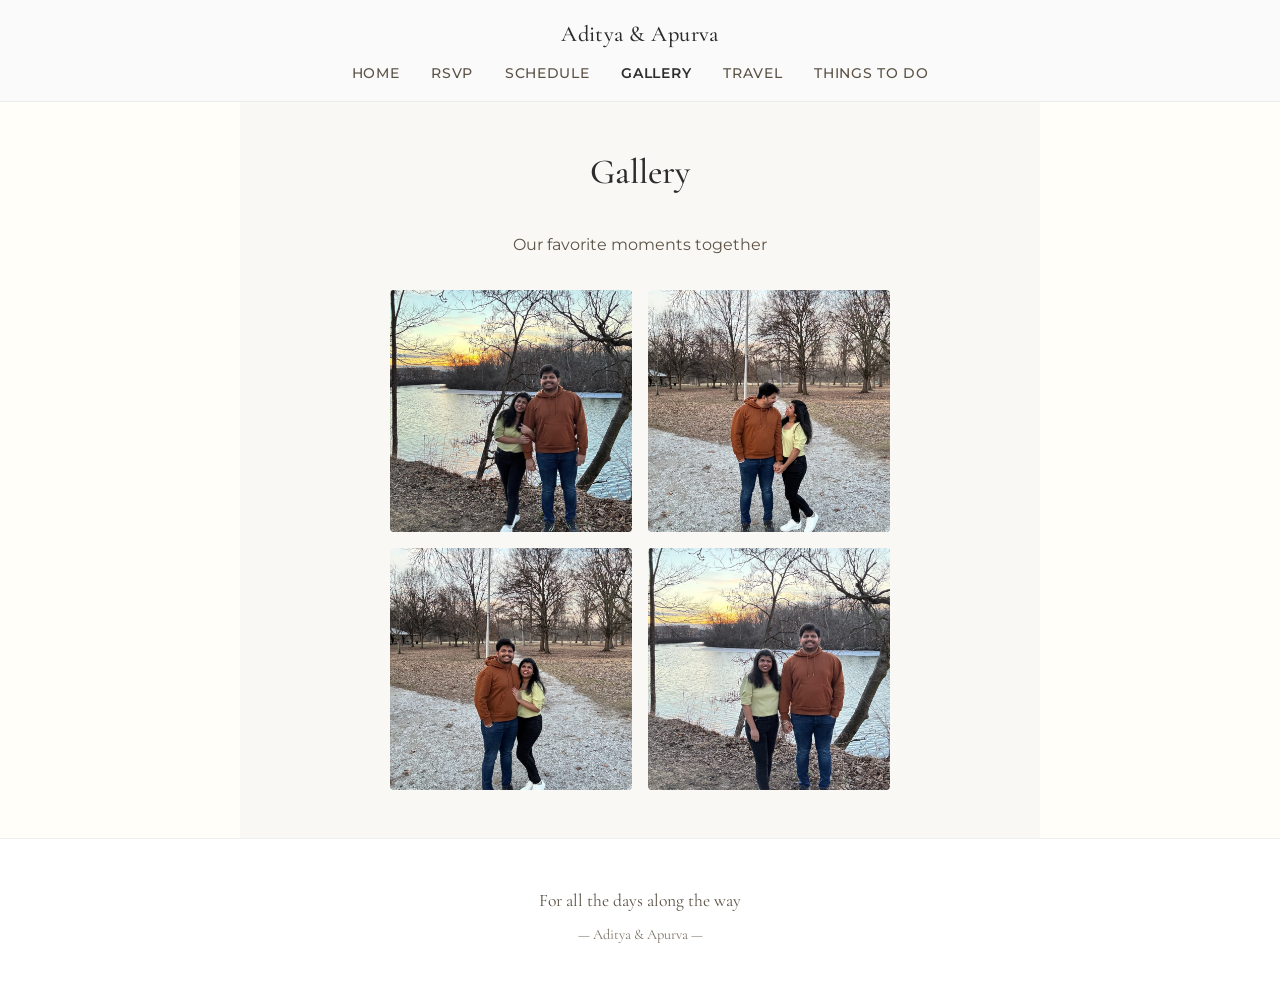
==== gallery.html @ 289f7b95 "Zola update Updated website to match zola website" ====
<!doctype html>
<html lang="en">
  <head>
    <meta charset="UTF-8" />
    <meta name="viewport" content="width=device-width, initial-scale=1.0" />
    <title>Gallery | Aditya & Apurva</title>
    <link rel="preconnect" href="https://fonts.googleapis.com" />
    <link rel="preconnect" href="https://fonts.gstatic.com" crossorigin />
    <link
      href="https://fonts.googleapis.com/css2?family=Cormorant+Garamond:ital,wght@0,400;0,500;0,600;1,400&family=Montserrat:wght@300;400;500&display=swap"
      rel="stylesheet"
    />
    <link rel="stylesheet" href="styles.css" />
  </head>
  <body>
    <nav class="nav">
      <a href="index.html" class="nav-logo">Aditya & Apurva</a>
      <ul class="nav-links">
        <li><a href="index.html">Home</a></li>
        <li><a href="rsvp.html">RSVP</a></li>
        <li><a href="schedule.html">Schedule</a></li>
        <li><a href="gallery.html" class="nav-current">Gallery</a></li>
        <li><a href="travel.html">Travel</a></li>
        <li><a href="things-to-do.html">Things To Do</a></li>
      </ul>
      <button class="nav-toggle" aria-label="Menu">
        <span></span>
        <span></span>
        <span></span>
      </button>
    </nav>

    <main class="page-content">
      <section class="section gallery-section">
        <h1 class="section-title">Gallery</h1>
        <div class="gallery-placeholder">
          <p>Our favorite moments together</p>
          <div class="gallery-grid">
            <div class="gallery-item">
              <img src="image 1.jpeg" alt="Aditya & Apurva" />
            </div>
            <div class="gallery-item">
              <img src="image 2.jpeg" alt="Aditya & Apurva" />
            </div>
            <div class="gallery-item">
              <img src="image 3.jpeg" alt="Aditya & Apurva" />
            </div>
            <div class="gallery-item">
              <img src="image 4.jpeg" alt="Aditya & Apurva" />
            </div>
          </div>
        </div>
      </section>
    </main>

    <footer class="footer">
      <p>For all the days along the way</p>
      <p class="footer-note">— Aditya & Apurva —</p>
    </footer>

    <script src="script.js"></script>
  </body>
</html>
---- styles.css ----
/* Zola-style Wedding Website - Aditya & Apurva */
:root {
  --color-cream: #faf8f5;
  --color-ivory: #fffef9;
  --color-sage: #8b9a8b;
  --color-rose: #c4a4a4;
  --color-charcoal: #2c2c2c;
  --color-soft-brown: #5c5346;
  --font-display: "Cormorant Garamond", Georgia, serif;
  --font-body: "Montserrat", -apple-system, sans-serif;
}

* {
  margin: 0;
  padding: 0;
  box-sizing: border-box;
}

html {
  scroll-behavior: smooth;
}

body {
  font-family: var(--font-body);
  font-weight: 400;
  color: var(--color-charcoal);
  background: var(--color-ivory);
  line-height: 1.6;
  overflow-x: hidden;
}

/* Navigation - centered two-line layout */
.nav {
  position: fixed;
  top: 0;
  left: 0;
  right: 0;
  z-index: 100;
  display: flex;
  flex-direction: column;
  align-items: center;
  justify-content: center;
  padding: 1rem 2rem;
  background: rgba(250, 250, 250, 0.98);
  backdrop-filter: blur(10px);
  border-bottom: 1px solid rgba(0, 0, 0, 0.06);
}

.nav-logo {
  font-family: var(--font-display);
  font-size: 1.4rem;
  font-weight: 500;
  color: var(--color-charcoal);
  text-decoration: none;
  letter-spacing: 0.02em;
  margin-bottom: 0.5rem;
  white-space: nowrap;
}

.nav-links {
  display: flex;
  list-style: none;
  gap: clamp(1rem, 3vw, 2rem);
  flex-wrap: wrap;
  justify-content: center;
  align-items: center;
}

.nav-links a {
  font-size: 0.85rem;
  font-weight: 500;
  letter-spacing: 0.05em;
  text-transform: uppercase;
  color: var(--color-soft-brown);
  text-decoration: none;
  transition: color 0.2s;
}

.nav-links a:hover {
  color: var(--color-charcoal);
}

.nav-links a.nav-current {
  color: var(--color-charcoal);
  font-weight: 600;
}

.nav-toggle {
  display: none;
  flex-direction: column;
  gap: 6px;
  background: none;
  border: none;
  cursor: pointer;
  padding: 4px;
}

.nav-toggle span {
  width: 24px;
  height: 2px;
  background: var(--color-charcoal);
}

/* Hero Section - Zola style */
.hero {
  min-height: 100vh;
  min-height: 100dvh;
  display: flex;
  flex-direction: column;
  align-items: stretch;
  justify-content: flex-start;
  position: relative;
  padding-top: 90px;
  padding-bottom: 2rem;
  padding-left: 1.5rem;
  padding-right: 1.5rem;
  text-align: center;
  overflow-x: hidden;
}

/* Image marquee - in flow, no overlap */
.hero-marquee {
  flex-shrink: 0;
  width: 100%;
  height: 500px;
  overflow: hidden;
  z-index: 0;
  margin-bottom: 2rem;
}

.hero-marquee-track {
  display: flex;
  gap: 0;
  animation: marquee 25s linear infinite;
  width: max-content;
  height: 100%;
}

.hero-marquee-track img {
  flex-shrink: 0;
  width: 420px;
  height: 500px;
  object-fit: cover;
  display: block;
}

@keyframes marquee {
  0% {
    transform: translateX(0);
  }
  100% {
    transform: translateX(-50%);
  }
}

@media (max-width: 768px) {
  .hero-marquee {
    height: 210px;
    margin-bottom: 1.5rem;
  }
  .hero-marquee-track img {
    width: 300px;
    height: 210px;
  }
}

.hero-bg {
  position: absolute;
  inset: 0;
  background: #fff;
  pointer-events: none;
  z-index: -1;
}

/* Content area - below marquee, never overlaps */
.hero-main {
  display: flex;
  flex-direction: column;
  align-items: center;
  justify-content: center;
  flex: 1;
  min-height: 0;
  position: relative;
  z-index: 1;
  /* background-image: url("bgimg.jpg");
  background-size: cover;
  background-position: center;
  background-repeat: no-repeat; */
}

.hero-top-right-img {
  position: absolute;
  top: 0;
  right: 0;
  height: 100%;
  width: 35%; /* Adjust how much right side it takes */
  object-fit: cover; /* Important */
}

.hero-left-img {
  position: absolute;
  top: 0;
  left: 0;
  height: 100%;
  width: 35%; /* Adjust width */
  object-fit: cover; /* Keeps aspect ratio */
}

.hero-content {
  width: 100%;
  max-width: 100%;
  flex-shrink: 0;
  padding: 0 0.5rem;
}

/* Decorative floral corners - watercolor style */
.floral-corner {
  position: absolute;
  width: 180px;
  height: 180px;
  opacity: 0.65;
  pointer-events: none;
  z-index: 1;
}

.floral-top-right {
  top: 320px;
  right: 20px;
  background: url("bgimg.jpg") no-repeat;
  background-size: contain;
}

.floral-bottom-left {
  bottom: 100px;
  left: 20px;
  width: 220px;
  height: 220px;
  background: url('data:image/svg+xml,<svg xmlns="http://www.w3.org/2000/svg" viewBox="0 0 140 140"><circle cx="45" cy="50" r="14" fill="white" opacity="0.9"/><circle cx="65" cy="45" r="12" fill="%23fdf4e3" opacity="0.85"/><circle cx="80" cy="55" r="10" fill="white" opacity="0.9"/><circle cx="55" cy="70" r="13" fill="white" opacity="0.9"/><circle cx="35" cy="65" r="9" fill="%23e8d4b8" opacity="0.75"/><circle cx="25" cy="55" r="8" fill="white" opacity="0.8"/><path d="M20 85 Q35 75 45 88 Q35 95 20 85" fill="%238b9a8b" opacity="0.6"/><path d="M50 95 Q65 85 75 98 Q65 105 50 95" fill="%238b9a8b" opacity="0.55"/><ellipse cx="35" cy="105" rx="10" ry="5" fill="%237a8a7a" opacity="0.45"/><ellipse cx="65" cy="100" rx="8" ry="4" fill="%237a8a7a" opacity="0.45"/></svg>')
    no-repeat;
  background-size: contain;
}

@media (max-width: 768px) {
  .hero {
    padding-top: 56px;
    padding-left: 1rem;
    padding-right: 1rem;
  }

  .floral-corner {
    width: 100px;
    height: 100px;
    opacity: 0.4;
  }
  .floral-top-right {
    top: 270px;
    right: -10px;
  }
  .floral-bottom-left {
    width: 120px;
    height: 120px;
    bottom: 60px;
    left: -10px;
  }
}

.hero-name-first {
  font-family: var(--font-display);
  font-size: clamp(2.5rem, 8vw, 5rem);
  font-weight: 500;
  color: #6b5344;
  letter-spacing: 0.02em;
  margin-bottom: 0.5rem;
}

.hero-and {
  font-family: var(--font-body);
  font-size: 1rem;
  font-weight: 300;
  letter-spacing: 0.2em;
  text-transform: lowercase;
  color: var(--color-soft-brown);
  margin: 0.75rem 0;
}

.hero-name-second {
  font-family: var(--font-display);
  font-size: clamp(2.5rem, 8vw, 5rem);
  font-weight: 500;
  color: #6b5344;
  letter-spacing: 0.02em;
  margin-bottom: 1.5rem;
}

.hero-hashtag {
  font-family: var(--font-body);
  font-size: 0.95rem;
  font-weight: 400;
  color: var(--color-sage);
  margin-bottom: 1rem;
}

.hero-date {
  font-family: var(--font-display);
  font-size: clamp(1.2rem, 2.5vw, 1.5rem);
  font-weight: 500;
  color: #6b5344;
  margin-bottom: 0.25rem;
}

.hero-location {
  font-family: var(--font-body);
  font-size: 0.95rem;
  color: var(--color-soft-brown);
  margin-bottom: 2rem;
}

.hero-rsvp-btn {
  display: inline-block;
  padding: 0.9rem 2.5rem;
  font-family: var(--font-body);
  font-size: 0.9rem;
  font-weight: 500;
  letter-spacing: 0.15em;
  text-transform: uppercase;
  color: white;
  background: var(--color-charcoal);
  text-decoration: none;
  border: none;
  cursor: pointer;
  transition:
    background 0.2s,
    transform 0.2s;
}

.hero-rsvp-btn:hover {
  background: var(--color-soft-brown);
  transform: translateY(-1px);
}

.hero-tagline {
  margin-top: 2rem;
  font-family: var(--font-display);
  font-size: clamp(0.85rem, 2vw, 0.95rem);
  font-style: italic;
  color: var(--color-soft-brown);
  opacity: 0.85;
  flex-shrink: 0;
}

/* Page content wrapper (for sub-pages) */
.page-content {
  padding-top: 6rem;
  min-height: calc(100vh - 200px);
  width: 100%;
  overflow-x: hidden;
}

/* Sections */
.section {
  max-width: 800px;
  width: 100%;
  margin: 0 auto;
  padding: 3rem 1.5rem;
  box-sizing: border-box;
}

.section-title {
  font-family: var(--font-display);
  font-size: 2.2rem;
  font-weight: 500;
  text-align: center;
  color: var(--color-charcoal);
  margin-bottom: 2rem;
}

/* Schedule */
.schedule-section {
  background: white;
}

.schedule-content {
  display: flex;
  flex-wrap: wrap;
  justify-content: center;
  gap: 2rem;
}

.schedule-item {
  text-align: center;
  flex: 1 1 180px;
  min-width: 0;
  max-width: 100%;
}

.schedule-item h3 {
  font-family: var(--font-display);
  font-size: 1.5rem;
  font-weight: 500;
  color: var(--color-charcoal);
  margin-bottom: 0.5rem;
}

.schedule-time {
  font-family: var(--font-body);
  font-size: 1rem;
  font-weight: 500;
  color: var(--color-sage);
  margin-bottom: 0.25rem;
}

.schedule-desc {
  font-size: 0.9rem;
  color: var(--color-soft-brown);
}

/* Gallery */
.gallery-section {
  background: var(--color-cream);
}

.gallery-placeholder p {
  text-align: center;
  color: var(--color-soft-brown);
  margin-bottom: 2rem;
}

.gallery-grid {
  display: grid;
  grid-template-columns: repeat(2, minmax(0, 1fr));
  gap: 1rem;
  max-width: 500px;
  width: 100%;
  margin: 0 auto;
}

.gallery-item {
  aspect-ratio: 1;
  min-width: 0;
  background: rgba(139, 154, 139, 0.15);
  border-radius: 4px;
  overflow: hidden;
}

.gallery-item img {
  width: 100%;
  height: 100%;
  object-fit: cover;
  display: block;
}

/* Travel & Things To Do */
.travel-section,
.things-section {
  background: white;
}

.travel-content p,
.things-content p {
  text-align: center;
  color: var(--color-soft-brown);
}

/* RSVP Section */
.rsvp-section {
  background: var(--color-cream);
}

.rsvp-subtitle {
  text-align: center;
  color: var(--color-soft-brown);
  margin-bottom: 2rem;
  font-size: 0.95rem;
}

.rsvp-form {
  max-width: 500px;
  width: 100%;
  margin: 0 auto;
}

.form-row {
  display: grid;
  grid-template-columns: repeat(2, minmax(0, 1fr));
  gap: 1.5rem;
}

.form-group {
  margin-bottom: 1.5rem;
}

.form-group label {
  display: block;
  font-size: 0.85rem;
  font-weight: 500;
  color: var(--color-charcoal);
  margin-bottom: 0.5rem;
}

.form-group input,
.form-group select,
.form-group textarea {
  width: 100%;
  max-width: 100%;
  min-width: 0;
  padding: 0.85rem 1rem;
  font-family: var(--font-body);
  font-size: 0.95rem;
  border: 1px solid #ddd;
  border-radius: 6px;
  background: white;
  transition: border-color 0.2s;
  box-sizing: border-box;
}

.form-group input:focus,
.form-group select:focus,
.form-group textarea:focus {
  outline: none;
  border-color: var(--color-sage);
}

.form-group textarea {
  resize: vertical;
  min-height: 80px;
}

.rsvp-button {
  width: 100%;
  padding: 1rem 2rem;
  font-family: var(--font-body);
  font-size: 1rem;
  font-weight: 500;
  color: white;
  background: var(--color-charcoal);
  border: none;
  border-radius: 6px;
  cursor: pointer;
  transition:
    background 0.2s,
    transform 0.2s;
}

.rsvp-button:hover {
  background: var(--color-soft-brown);
  transform: translateY(-1px);
}

.rsvp-success {
  text-align: center;
  padding: 3rem 2rem;
  max-width: 400px;
  margin: 0 auto;
}

.rsvp-success.hidden {
  display: none !important;
}

.success-icon {
  width: 70px;
  height: 70px;
  margin: 0 auto 1.5rem;
  background: var(--color-sage);
  color: white;
  border-radius: 50%;
  display: flex;
  align-items: center;
  justify-content: center;
  font-size: 2rem;
  font-weight: bold;
}

.rsvp-success h3 {
  font-family: var(--font-display);
  font-size: 1.8rem;
  margin-bottom: 0.5rem;
}

.rsvp-success p {
  color: var(--color-soft-brown);
}

/* Footer */
.footer {
  text-align: center;
  padding: 3rem 1.5rem;
  background: white;
  border-top: 1px solid rgba(139, 154, 139, 0.15);
  width: 100%;
  box-sizing: border-box;
}

.footer p {
  font-family: var(--font-display);
  font-size: 1.1rem;
  color: var(--color-soft-brown);
}

.footer-note {
  font-size: 0.9rem !important;
  margin-top: 0.5rem;
  opacity: 0.8;
}

.hidden {
  display: none !important;
}

/* Responsive */
@media (max-width: 768px) {
  .nav {
    flex-direction: row;
    justify-content: space-between;
    align-items: center;
  }

  .nav-logo {
    margin-bottom: 0;
  }

  .nav-links {
    display: none;
    position: absolute;
    top: 100%;
    left: 0;
    right: 0;
    flex-direction: column;
    background: white;
    padding: 1rem;
    gap: 0.5rem;
    border-bottom: 1px solid rgba(139, 154, 139, 0.15);
  }

  .nav-links.open {
    display: flex;
  }

  .nav-toggle {
    display: flex;
  }
}

@media (max-width: 600px) {
  .hero {
    padding: 4.5rem 1rem 3.5rem;
  }

  .section {
    padding: 2rem 1rem;
  }

  .section-title {
    font-size: 1.75rem;
  }

  .form-row {
    grid-template-columns: 1fr;
  }

  .gallery-grid {
    grid-template-columns: 1fr;
    max-width: 100%;
  }

  .page-content {
    padding-top: 5rem;
  }

  .footer {
    padding: 2rem 1rem;
  }
}

/* Extra small screens */
@media (max-width: 400px) {
  .nav {
    padding: 0.75rem 1rem;
  }

  .nav-logo {
    font-size: 1.2rem;
  }

  .hero-name-first,
  .hero-name-second {
    font-size: 2rem;
  }

  .schedule-content {
    flex-direction: column;
  }

  .schedule-item {
    flex: 1 1 100%;
  }
}
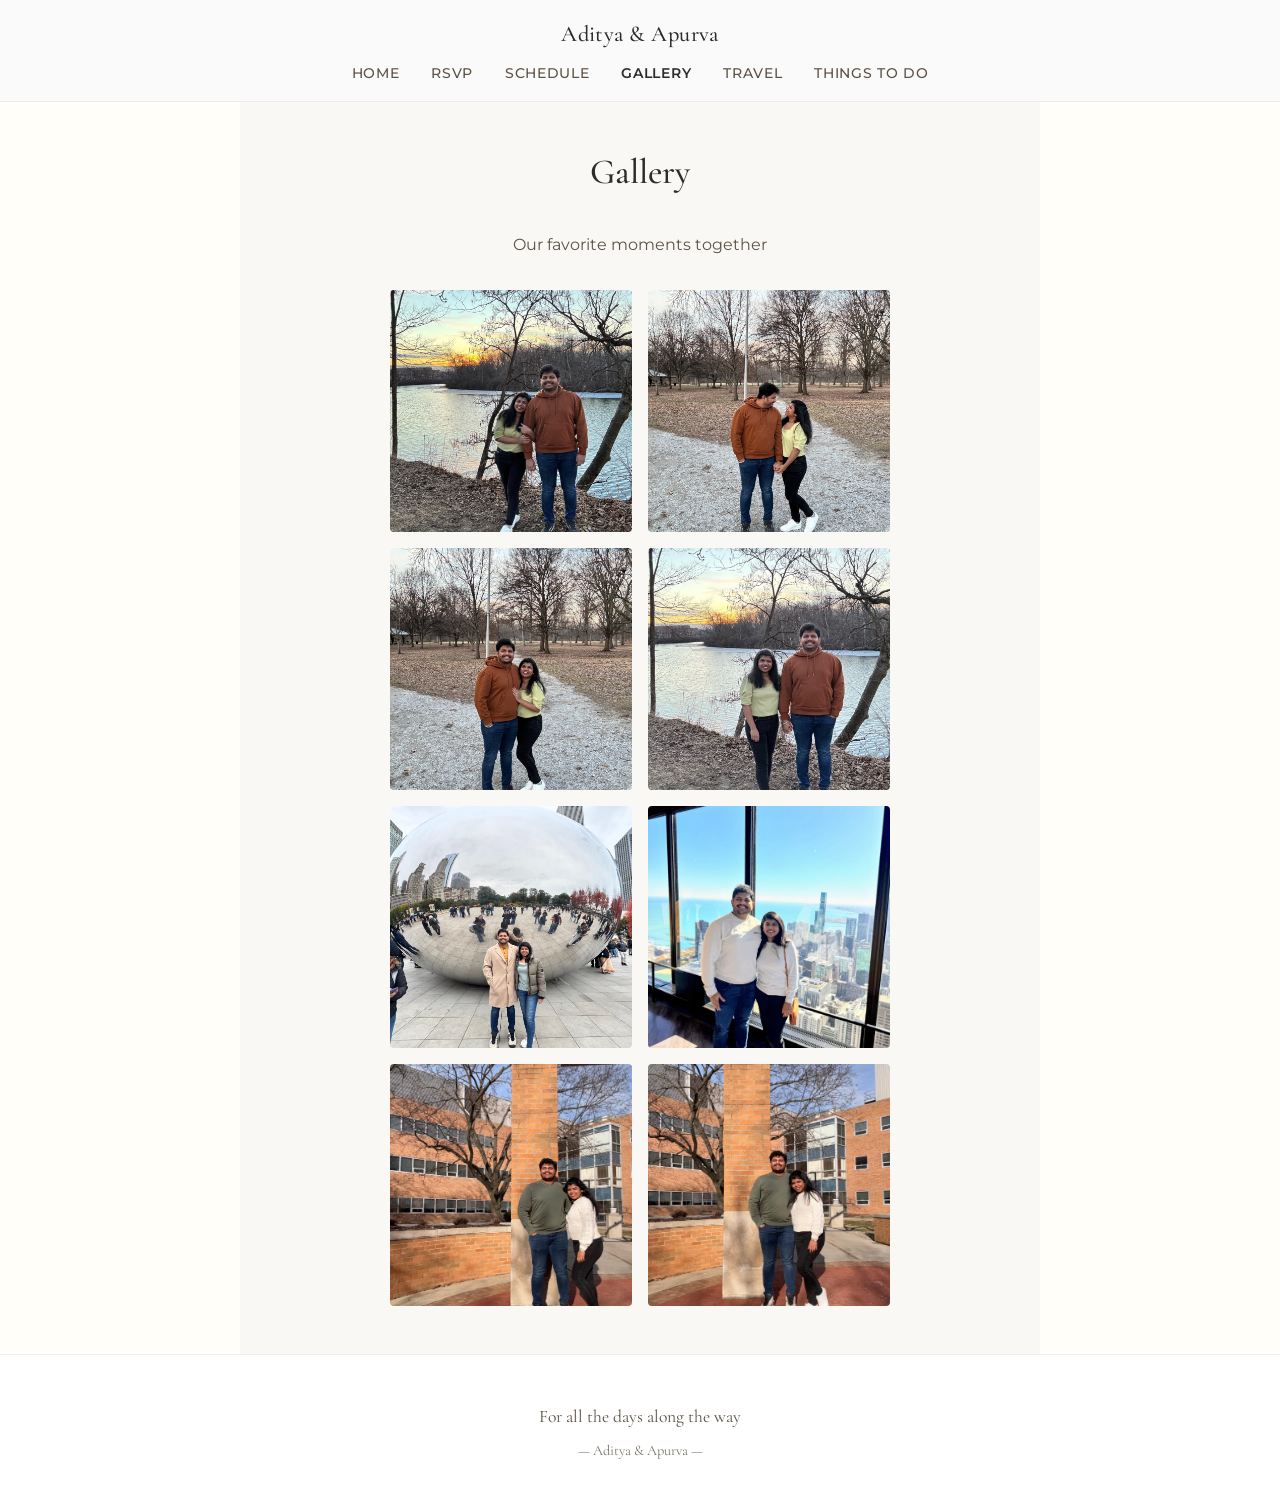
==== commit 216882a1: "marquee and gallery" ====
--- a/gallery.html
+++ b/gallery.html
@@ -37,17 +37,28 @@
           <p>Our favorite moments together</p>
           <div class="gallery-grid">
             <div class="gallery-item">
-              <img src="image 1.jpeg" alt="Aditya & Apurva" />
+              <img src="image-1.jpeg" alt="Aditya & Apurva" />
             </div>
             <div class="gallery-item">
-              <img src="image 2.jpeg" alt="Aditya & Apurva" />
+              <img src="image-2.jpeg" alt="Aditya & Apurva" />
             </div>
             <div class="gallery-item">
-              <img src="image 3.jpeg" alt="Aditya & Apurva" />
+              <img src="image-3.jpeg" alt="Aditya & Apurva" />
             </div>
             <div class="gallery-item">
-              <img src="image 4.jpeg" alt="Aditya & Apurva" />
+              <img src="image-4.jpeg" alt="Aditya & Apurva" />
             </div>
+            <div class="gallery-item">
+              <img src="image-5.jpeg" alt="Aditya & Apurva" />
+            </div>
+            <div class="gallery-item">
+              <img src="image-6.jpeg" alt="Aditya & Apurva" />
+            </div>
+            <div class="gallery-item">
+              <img src="image-7.jpeg" alt="Aditya & Apurva" />
+            </div>
+            <div class="gallery-item">
+              <img src="image-8.jpeg" alt="Aditya & Apurva" />
           </div>
         </div>
       </section>
--- a/styles.css
+++ b/styles.css
@@ -131,7 +131,7 @@
 .hero-marquee-track {
   display: flex;
   gap: 0;
-  animation: marquee 25s linear infinite;
+  animation: marquee 35s linear infinite;
   width: max-content;
   height: 100%;
 }
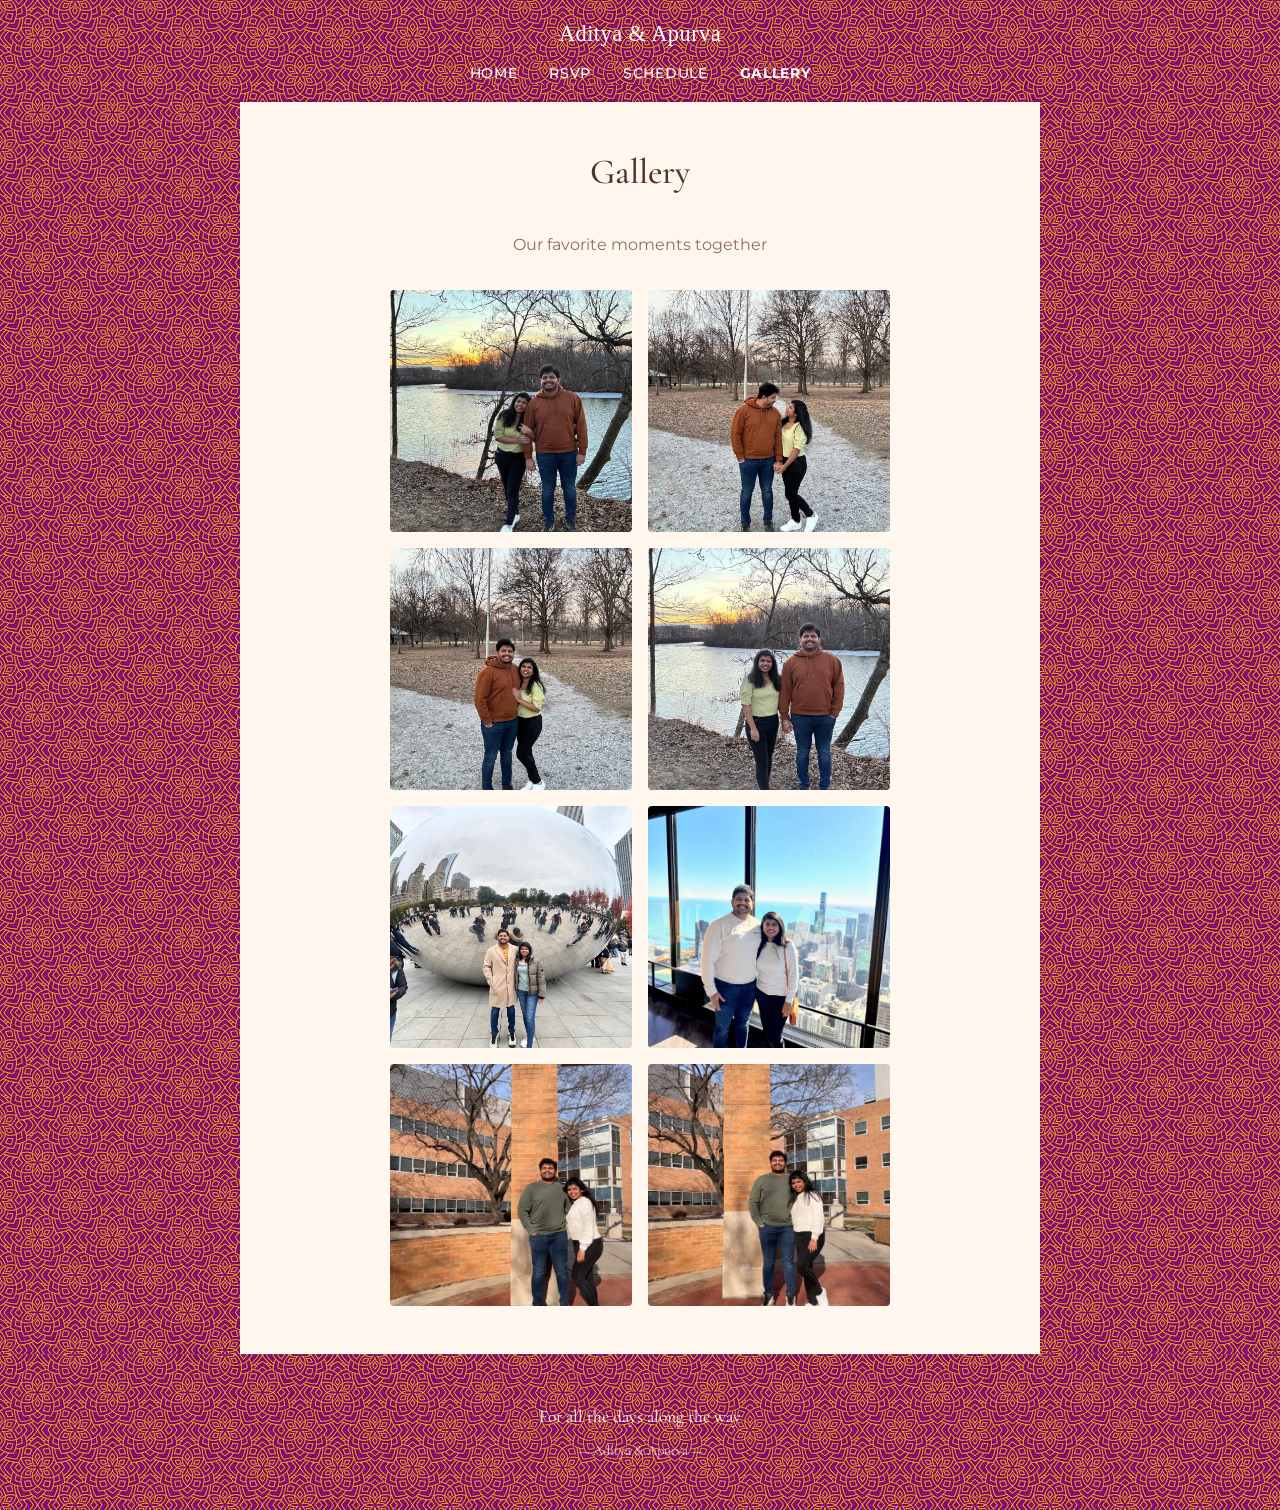
==== commit f321136d: "Comment out Travel and Things To Do links" ====
--- a/gallery.html
+++ b/gallery.html
@@ -20,8 +20,8 @@
         <li><a href="rsvp.html">RSVP</a></li>
         <li><a href="schedule.html">Schedule</a></li>
         <li><a href="gallery.html" class="nav-current">Gallery</a></li>
-        <li><a href="travel.html">Travel</a></li>
-        <li><a href="things-to-do.html">Things To Do</a></li>
+      <!--  <li><a href="travel.html">Travel</a></li>
+        <li><a href="things-to-do.html">Things To Do</a></li>-->
       </ul>
       <button class="nav-toggle" aria-label="Menu">
         <span></span>
--- a/styles.css
+++ b/styles.css
@@ -1,11 +1,15 @@
 /* Zola-style Wedding Website - Aditya & Apurva */
 :root {
-  --color-cream: #faf8f5;
-  --color-ivory: #fffef9;
-  --color-sage: #8b9a8b;
-  --color-rose: #c4a4a4;
-  --color-charcoal: #2c2c2c;
-  --color-soft-brown: #5c5346;
+  --color-cream: #fff7ed;
+  --color-ivory: #fffaf5;
+  --color-sage: #8b5e34;
+  --color-rose: #c62828;
+  --color-charcoal: #4e342e;
+  --color-soft-brown: #8d6e63;
+
+  --color-gold: #c9a227;
+  --color-maroon: #7a1c1c;
+
   --font-display: "Cormorant Garamond", Georgia, serif;
   --font-body: "Montserrat", -apple-system, sans-serif;
 }
@@ -27,6 +31,7 @@
   background: var(--color-ivory);
   line-height: 1.6;
   overflow-x: hidden;
+  background-image: url("indian-pattern.jpg");
 }
 
 /* Navigation - centered two-line layout */
@@ -41,20 +46,22 @@
   align-items: center;
   justify-content: center;
   padding: 1rem 2rem;
-  background: rgba(250, 250, 250, 0.98);
+  background-image: url("indian-pattern.jpg");
   backdrop-filter: blur(10px);
   border-bottom: 1px solid rgba(0, 0, 0, 0.06);
 }
 
 .nav-logo {
-  font-family: var(--font-display);
+  /* font-family: var(--font-display); */
   font-size: 1.4rem;
   font-weight: 500;
-  color: var(--color-charcoal);
+  color: white;
   text-decoration: none;
   letter-spacing: 0.02em;
   margin-bottom: 0.5rem;
   white-space: nowrap;
+  font-family: "Pinyon Script", cursive;
+  font-weight: 400; /* Pinyon Script typically has only one weight */
 }
 
 .nav-links {
@@ -64,6 +71,8 @@
   flex-wrap: wrap;
   justify-content: center;
   align-items: center;
+  color: white;
+  background-image: url("indian-pattern.jpg");
 }
 
 .nav-links a {
@@ -71,7 +80,7 @@
   font-weight: 500;
   letter-spacing: 0.05em;
   text-transform: uppercase;
-  color: var(--color-soft-brown);
+  color: white;
   text-decoration: none;
   transition: color 0.2s;
 }
@@ -81,8 +90,8 @@
 }
 
 .nav-links a.nav-current {
-  color: var(--color-charcoal);
-  font-weight: 600;
+  color: white;
+  font-weight: 700;
 }
 
 .nav-toggle {
@@ -100,6 +109,19 @@
   height: 2px;
   background: var(--color-charcoal);
 }
+
+/*.hero::before {
+  content: "";
+  position: absolute;
+  top: 0;
+  left: 0;
+  width: 100%;
+  height: 140px;
+  background: url("mandala-top.png") repeat-x center;
+  background-size: contain;
+  opacity: 0.25;
+  pointer-events: none;
+}*/
 
 /* Hero Section - Zola style */
 .hero {
@@ -167,7 +189,7 @@
 .hero-bg {
   position: absolute;
   inset: 0;
-  background: #fff;
+  background-image: url("indian-pattern.jpg");
   pointer-events: none;
   z-index: -1;
 }
@@ -182,10 +204,11 @@
   min-height: 0;
   position: relative;
   z-index: 1;
-  /* background-image: url("bgimg.jpg");
+  background-image:
+    linear-gradient(rgba(255, 250, 245, 0.85), rgba(255, 250, 245, 0.9)),
+    url("indian-pattern.jpg");
   background-size: cover;
   background-position: center;
-  background-repeat: no-repeat; */
 }
 
 .hero-top-right-img {
@@ -585,16 +608,17 @@
 .footer {
   text-align: center;
   padding: 3rem 1.5rem;
-  background: white;
+  background-image: url("indian-pattern.jpg");
   border-top: 1px solid rgba(139, 154, 139, 0.15);
   width: 100%;
   box-sizing: border-box;
+  color: white;
 }
 
 .footer p {
   font-family: var(--font-display);
   font-size: 1.1rem;
-  color: var(--color-soft-brown);
+  color: white;
 }
 
 .footer-note {
@@ -630,6 +654,10 @@
     padding: 1rem;
     gap: 0.5rem;
     border-bottom: 1px solid rgba(139, 154, 139, 0.15);
+
+    background-image:
+      linear-gradient(rgba(255, 250, 245, 0.336), rgba(255, 250, 245, 0.138)),
+      url("indian-pattern.jpg");
   }
 
   .nav-links.open {
@@ -669,6 +697,7 @@
 
   .footer {
     padding: 2rem 1rem;
+    background-image: url("indian-pattern.jpg");
   }
 }
 
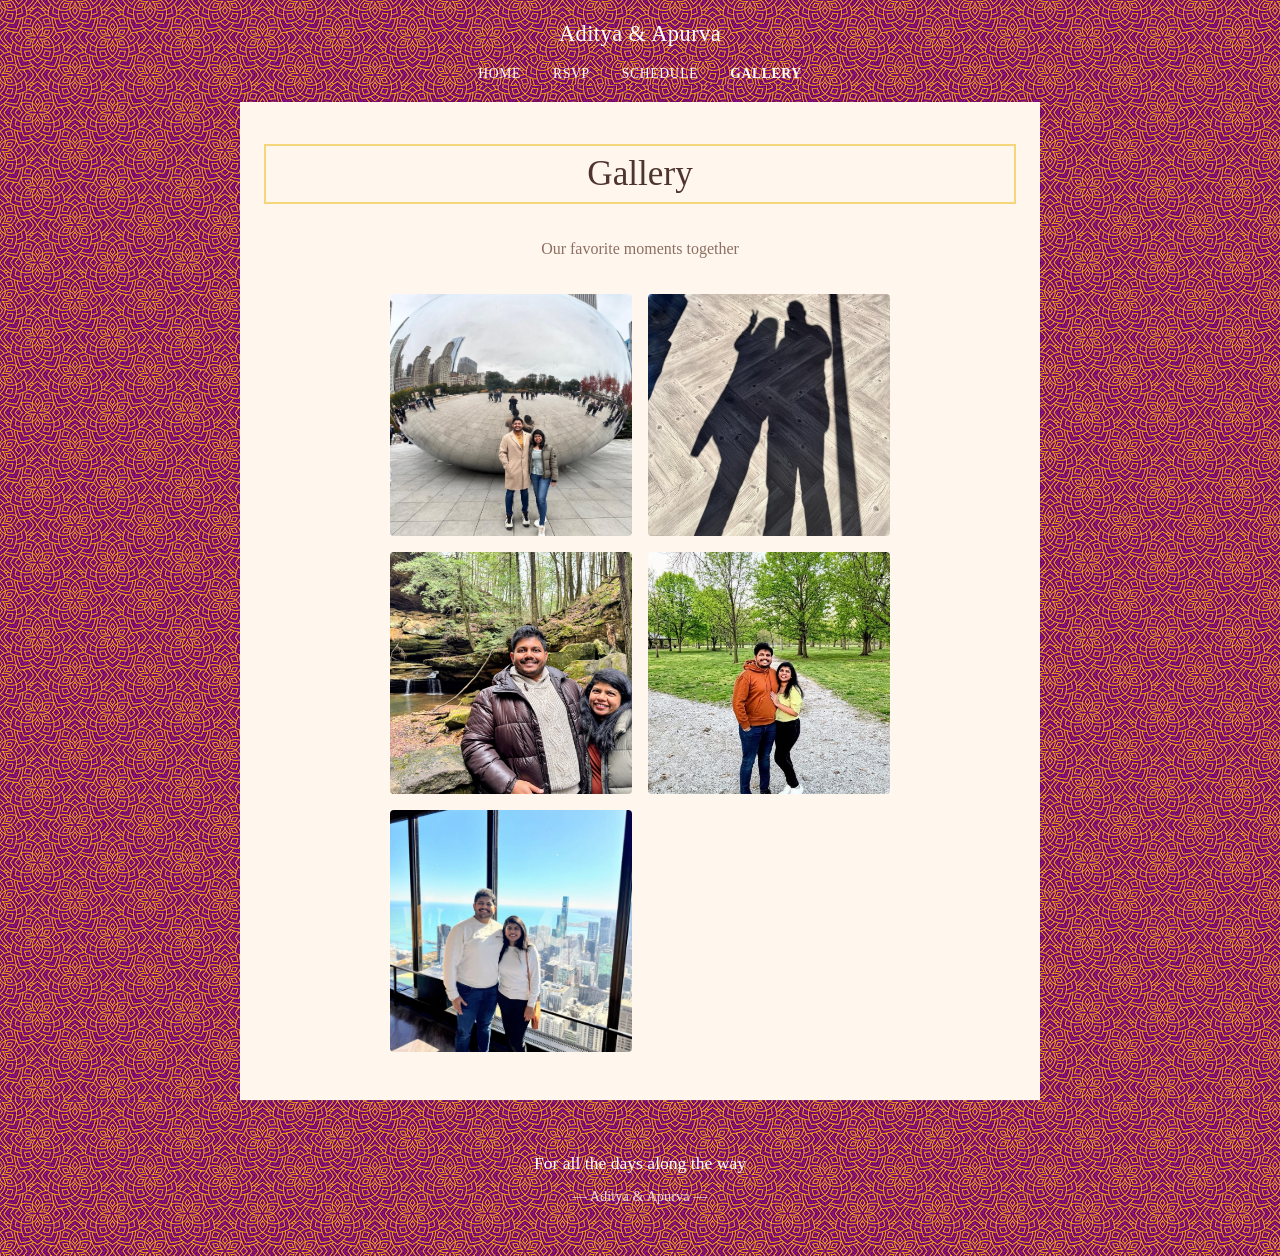
==== commit 202709d2: "new images" ====
--- a/gallery.html
+++ b/gallery.html
@@ -20,7 +20,7 @@
         <li><a href="rsvp.html">RSVP</a></li>
         <li><a href="schedule.html">Schedule</a></li>
         <li><a href="gallery.html" class="nav-current">Gallery</a></li>
-      <!--  <li><a href="travel.html">Travel</a></li>
+        <!--  <li><a href="travel.html">Travel</a></li>
         <li><a href="things-to-do.html">Things To Do</a></li>-->
       </ul>
       <button class="nav-toggle" aria-label="Menu">
@@ -51,14 +51,6 @@
             <div class="gallery-item">
               <img src="image-5.jpeg" alt="Aditya & Apurva" />
             </div>
-            <div class="gallery-item">
-              <img src="image-6.jpeg" alt="Aditya & Apurva" />
-            </div>
-            <div class="gallery-item">
-              <img src="image-7.jpeg" alt="Aditya & Apurva" />
-            </div>
-            <div class="gallery-item">
-              <img src="image-8.jpeg" alt="Aditya & Apurva" />
           </div>
         </div>
       </section>
--- a/styles.css
+++ b/styles.css
@@ -10,8 +10,8 @@
   --color-gold: #c9a227;
   --color-maroon: #7a1c1c;
 
-  --font-display: "Cormorant Garamond", Georgia, serif;
-  --font-body: "Montserrat", -apple-system, sans-serif;
+  --font-display: "Cinzel", "Playfair Display", serif;
+  --font-body: "Noto Serif Devanagari", serif;
 }
 
 * {
@@ -51,6 +51,18 @@
   border-bottom: 1px solid rgba(0, 0, 0, 0.06);
 }
 
+.garland-top {
+  position: fixed;
+  top: 0;
+  left: 0;
+  width: 100%;
+  height: 90px;
+  background: url("marigold-garland.png") repeat-x;
+  background-size: contain;
+  z-index: 200;
+  pointer-events: none;
+}
+
 .nav-logo {
   /* font-family: var(--font-display); */
   font-size: 1.4rem;
@@ -287,11 +299,19 @@
   }
 }
 
+/* .hero-name-first,
+.hero-name-second {
+  font-family: var(--font-display);
+  color: #7a1c1c;
+  text-shadow: 0 2px 6px rgba(201,162,39,0.35);
+} */
+
 .hero-name-first {
   font-family: var(--font-display);
   font-size: clamp(2.5rem, 8vw, 5rem);
   font-weight: 500;
-  color: #6b5344;
+  color: #7a1c1c;
+  text-shadow: 0 2px 6px rgba(201, 162, 39, 0.35);
   letter-spacing: 0.02em;
   margin-bottom: 0.5rem;
 }
@@ -310,7 +330,8 @@
   font-family: var(--font-display);
   font-size: clamp(2.5rem, 8vw, 5rem);
   font-weight: 500;
-  color: #6b5344;
+  color: #7a1c1c;
+  text-shadow: 0 2px 6px rgba(201, 162, 39, 0.35);
   letter-spacing: 0.02em;
   margin-bottom: 1.5rem;
 }
@@ -343,22 +364,26 @@
   padding: 0.9rem 2.5rem;
   font-family: var(--font-body);
   font-size: 0.9rem;
-  font-weight: 500;
+  /* font-weight: 500; */
   letter-spacing: 0.15em;
   text-transform: uppercase;
-  color: white;
-  background: var(--color-charcoal);
+  /* color: white; */
+  /* background: var(--color-charcoal); */
   text-decoration: none;
   border: none;
   cursor: pointer;
+  background: linear-gradient(45deg, #c9a227, #e6c65c);
+  color: #5c2b0c;
+  border-radius: 30px;
+  font-weight: 600;
   transition:
     background 0.2s,
     transform 0.2s;
 }
 
 .hero-rsvp-btn:hover {
-  background: var(--color-soft-brown);
-  transform: translateY(-1px);
+  background: linear-gradient(45deg, #e6c65c, #c9a227);
+  transform: translateY(-2px);
 }
 
 .hero-tagline {
@@ -395,11 +420,12 @@
   text-align: center;
   color: var(--color-charcoal);
   margin-bottom: 2rem;
+  border: solid, 2px, #f5d67a;
 }
 
 /* Schedule */
 .schedule-section {
-  background: white;
+  background: var(--color-cream);
 }
 
 .schedule-content {
@@ -414,6 +440,7 @@
   flex: 1 1 180px;
   min-width: 0;
   max-width: 100%;
+  border: ridge, 2px, #e3cd2b52;
 }
 
 .schedule-item h3 {
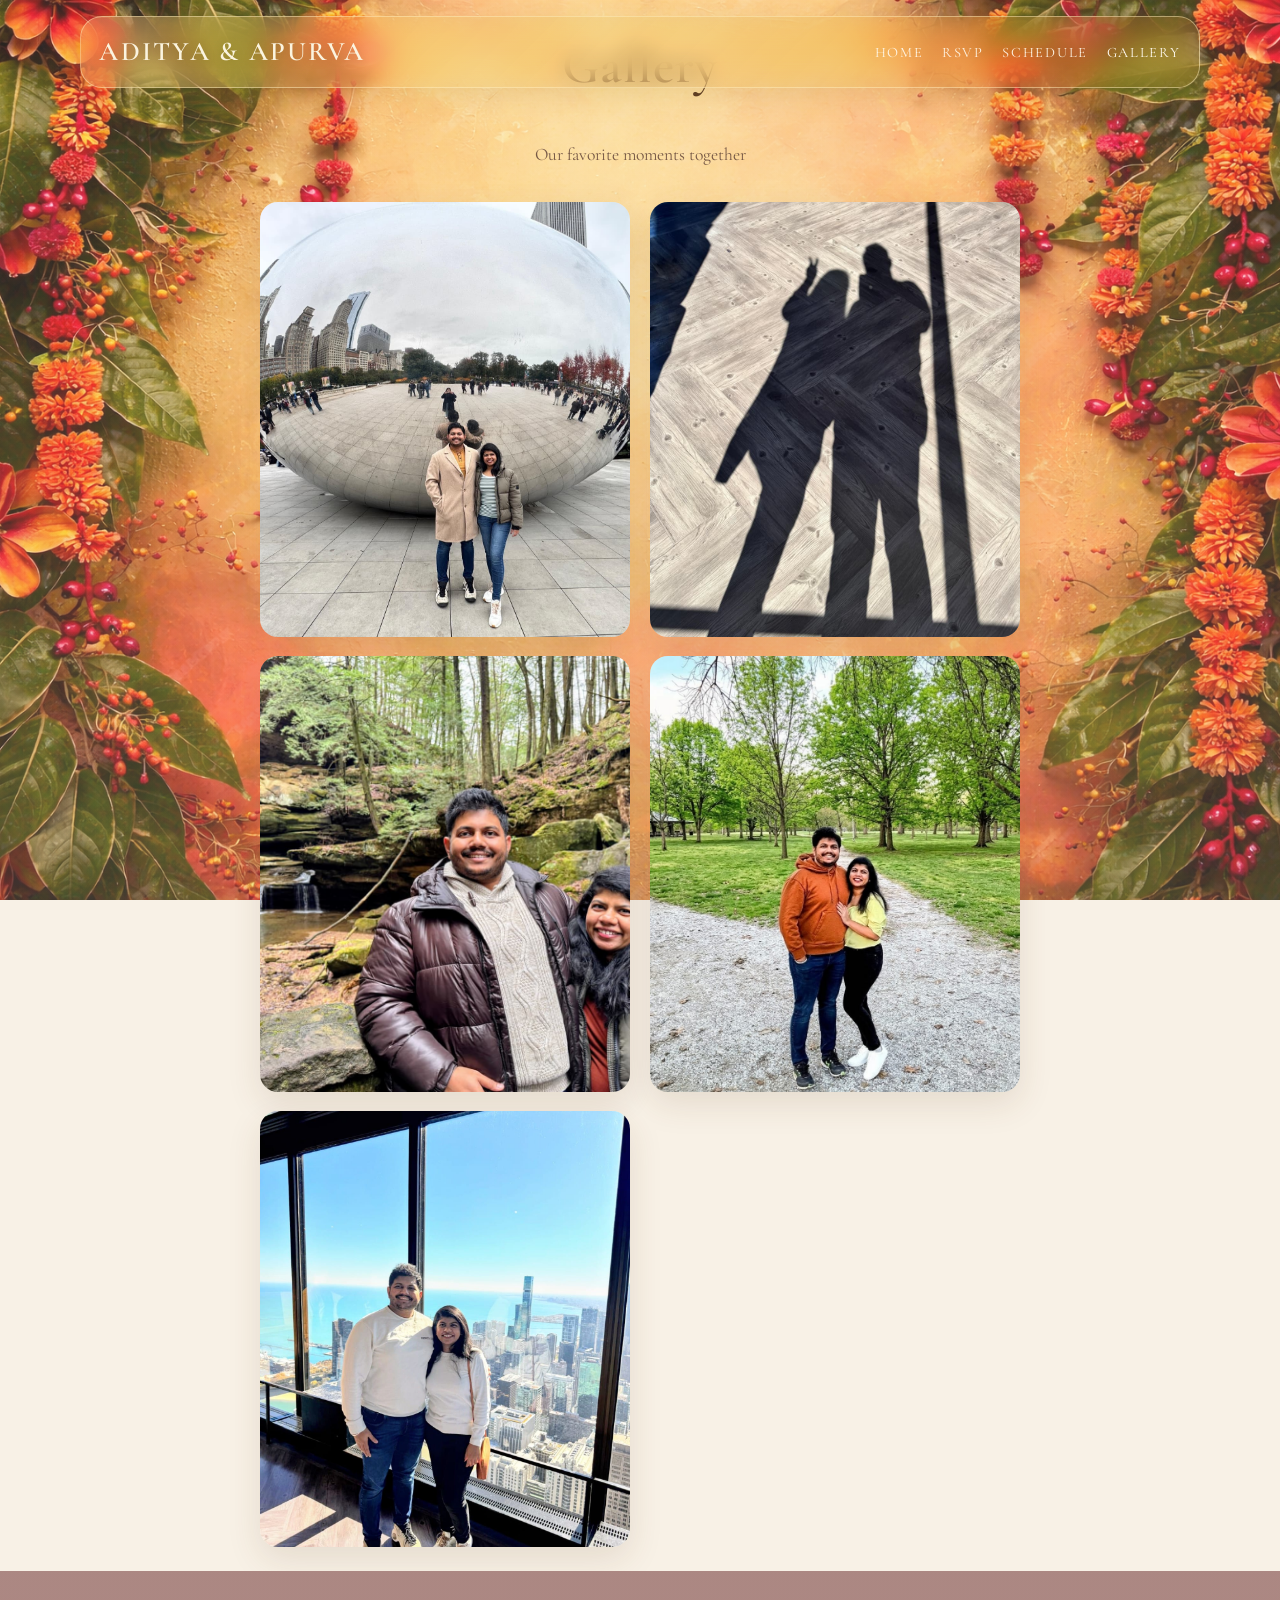
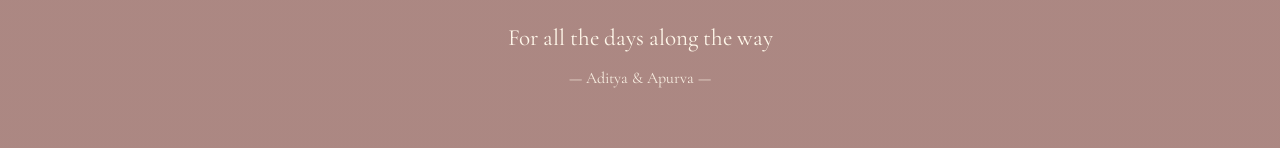
==== commit 140a2b28: "Update stylesheet link to redesigned-wedding.css" ====
--- a/gallery.html
+++ b/gallery.html
@@ -10,7 +10,7 @@
       href="https://fonts.googleapis.com/css2?family=Cormorant+Garamond:ital,wght@0,400;0,500;0,600;1,400&family=Montserrat:wght@300;400;500&display=swap"
       rel="stylesheet"
     />
-    <link rel="stylesheet" href="styles.css" />
+    <link rel="stylesheet" href="redesigned-wedding.css" />
   </head>
   <body>
     <nav class="nav">
--- a/redesigned-wedding.css
+++ b/redesigned-wedding.css
@@ -0,0 +1,877 @@
+/* Redesigned Wedding Website CSS - Aditya and Apurva */
+:root {
+  --bg-ivory: #f8f1e6;
+  --bg-soft: #f4ead8;
+  --text-deep: #5f4330;
+  --text-muted: #7a5b45;
+  --gold: #d7b25f;
+  --gold-deep: #b9892f;
+  --gold-soft: rgba(214, 179, 99, 0.2);
+  --gold-frost: rgba(215, 178, 95, 0.26);
+  --gold-frost-border: rgba(255, 238, 192, 0.48);
+  --red-blessing: #9d1f1f;
+  --shadow-soft: 0 12px 34px rgba(89, 59, 24, 0.12);
+  --shadow-gold: 0 8px 28px rgba(172, 126, 35, 0.18);
+
+  --font-display: "Cormorant Garamond", "Playfair Display", Georgia, serif;
+  --font-body: "Cormorant Garamond", "Noto Serif", serif;
+  --font-devanagari: "Noto Serif Devanagari", serif;
+}
+
+* {
+  margin: 0;
+  padding: 0;
+  box-sizing: border-box;
+}
+
+html {
+  scroll-behavior: smooth;
+}
+
+body {
+  font-family: var(--font-body);
+  color: var(--text-deep);
+  background: var(--bg-ivory);
+  line-height: 1.65;
+  overflow-x: hidden;
+}
+
+a {
+  color: inherit;
+}
+
+img {
+  max-width: 100%;
+  display: block;
+}
+
+/* ---------- Top Navigation ---------- */
+.nav {
+  position: fixed;
+  top: 1rem;
+  left: 50%;
+  transform: translateX(-50%);
+  width: min(94%, 1120px);
+  z-index: 1000;
+  display: flex;
+  align-items: center;
+  justify-content: space-between;
+  gap: 1rem;
+  padding: 0.8rem 1.15rem;
+  border-radius: 22px;
+  background: linear-gradient(
+    135deg,
+    rgba(236, 207, 145, 0.34),
+    rgba(191, 145, 53, 0.2)
+  );
+  backdrop-filter: blur(14px) saturate(140%);
+  -webkit-backdrop-filter: blur(14px) saturate(140%);
+  border: 1px solid var(--gold-frost-border);
+  box-shadow: var(--shadow-gold);
+}
+
+.garland-top {
+  display: none;
+}
+
+.nav-logo {
+  font-family: var(--font-display);
+  font-size: clamp(1.35rem, 2.1vw, 2rem);
+  font-weight: 600;
+  letter-spacing: 0.08em;
+  text-transform: uppercase;
+  color: #fbf4df;
+  text-decoration: none;
+  white-space: nowrap;
+  text-shadow: 0 1px 10px rgba(82, 53, 15, 0.22);
+}
+
+.nav-links {
+  display: flex;
+  align-items: center;
+  list-style: none;
+  gap: 1.15rem;
+}
+
+.nav-links a {
+  font-size: 0.9rem;
+  letter-spacing: 0.12em;
+  text-transform: uppercase;
+  text-decoration: none;
+  color: rgba(255, 249, 235, 0.95);
+  transition: opacity 0.2s ease, color 0.2s ease;
+}
+
+.nav-links a:hover,
+.nav-links a.nav-current {
+  color: #fffaf0;
+  opacity: 1;
+}
+
+.nav-toggle {
+  display: none;
+  appearance: none;
+  background: transparent;
+  border: 0;
+  padding: 0.25rem;
+  cursor: pointer;
+  align-items: center;
+  justify-content: center;
+  width: 38px;
+  height: 38px;
+  border-radius: 999px;
+}
+
+.nav-toggle span {
+  display: block;
+  width: 18px;
+  height: 1.5px;
+  background: rgba(255, 247, 229, 0.95);
+  border-radius: 999px;
+  margin: 2.6px 0;
+}
+
+/* ---------- Hero ---------- */
+.hero {
+  min-height: 100vh;
+  min-height: 100dvh;
+  position: relative;
+  display: flex;
+  flex-direction: column;
+  align-items: stretch;
+  justify-content: flex-start;
+  padding:0;
+  overflow: hidden;
+  background: linear-gradient(
+      rgba(118, 85, 27, 0.18),
+      rgba(118, 85, 27, 0.08)
+    ),
+    radial-gradient(circle at top, rgba(255, 233, 185, 0.14), transparent 42%);
+}
+
+.hero-bg,
+.hero::before {
+  content: "";
+  position: absolute;
+  inset: 0;
+  background: linear-gradient(
+      rgba(61, 37, 8, 0.12),
+      rgba(61, 37, 8, 0.04)
+    ),
+    url("F33FD70F-5D6E-4C3D-A297-163E1D21CEB3.jpeg") center 18% / cover no-repeat;
+  z-index: -2;
+}
+
+.hero::after {
+  content: "";
+  position: absolute;
+  inset: 0;
+  background: linear-gradient(
+    to bottom,
+    rgba(14, 9, 2, 0.12),
+    rgba(14, 9, 2, 0.02) 26%,
+    rgba(14, 9, 2, 0)
+  );
+  z-index: -1;
+}
+
+.hero-marquee {
+  width: 100%;
+  height: 500px;
+  overflow: hidden;
+  z-index: 1;
+  margin: 0 auto 0;
+  border-radius: 0;
+}
+
+.hero-marquee-track {
+  display: flex;
+  gap: 0;
+  animation: marquee 35s linear infinite;
+  width: max-content;
+  height: 100%;
+}
+
+.hero-marquee-track img {
+  flex-shrink: 0;
+  width: 420px;
+  height: 500px;
+  object-fit: cover;
+}
+
+@keyframes marquee {
+  0% { transform: translateX(0); }
+  100% { transform: translateX(-50%); }
+}
+
+.hero-main {
+  position: relative;
+  z-index: 2;
+  width: 100%;
+  background:
+    linear-gradient(rgba(248, 241, 230, 0.08), rgba(248, 241, 230, 0.08)),
+    url("bg1.png") center top / cover no-repeat;
+  padding: 0;
+}
+
+.hero-content {
+  width: 100%;
+  max-width: 100%;
+}
+
+.hero-top-right-img,
+.hero-left-img,
+.hero-elephant-left,
+.hero-elephant-right {
+  display: none;
+}
+
+/* ---------- Blessing + invitation block using image 1 ---------- */
+.hero-main,
+.hero-content {
+  text-align: center;
+  position: relative;
+}
+.hero-name-first,
+.hero-name-second,
+.hero-and {
+  display: block;
+  text-align: center;
+  margin-left: auto;
+  margin-right: auto;
+}
+.hero-content::before {
+  content: "";
+  position: absolute;
+  top: 0;
+  left: 50%;
+  transform: translateX(-50%);
+  width: min(100%, 1200px);
+  min-height: 1100px;
+  height: 100%;
+  z-index: -1;
+}
+
+.hero-ganpati {
+  text-align: center;
+  padding-top: clamp(12rem, 9vw, 21rem);
+  margin-bottom: 0.75rem;
+}
+
+.hero-ganpati img {
+  width: 80px;
+  height: auto;
+  margin: 0 auto 0.65rem;
+  filter: invert(16%) sepia(78%) saturate(2300%) hue-rotate(-10deg) brightness(84%) contrast(96%);
+}
+
+.ganesh-blessing {
+  position: relative;
+  z-index: 3;
+  font-family: var(--font-devanagari);
+  font-size: clamp(1.1rem, 2vw, 1.5rem);
+  font-weight: 700;
+  letter-spacing: 0.06em;
+  color: var(--red-blessing);
+  text-align: center;
+  margin: 0 0 1.5rem;
+}
+
+.ganesh-blessing::before,
+.ganesh-blessing::after {
+  content: "॥";
+  margin: 0 0.45rem;
+}
+
+/*.hero-name-first,
+.hero-name-second {
+  font-family: 'Great Vibes', cursive;
+  font-size: clamp(3rem, 7vw, 5.5rem);
+  font-weight: 600;
+  line-height: 0.95;
+  letter-spacing: 0.02em;
+  color: #7d231c;
+  text-shadow: 0 2px 16px rgba(186, 149, 82, 0.12);
+}
+
+.hero-and {
+  font-family: 'Playfair Display', serif;
+  font-weight: 300;
+  font-size: clamp(1.65rem, 4vw, 2.35rem);
+  font-style: italic;
+  letter-spacing: 0.08em;
+  color: #8d6f56;
+  text-transform: none;
+  margin: 0.6rem 0 0.45rem;
+}
+*/
+
+.hero-name-first,
+.hero-name-second {
+  font-family: "Parisienne", cursive;
+  font-size: clamp(3.8rem, 8vw, 6.5rem);
+  font-weight: 400;
+  line-height: 1;
+  letter-spacing: 0.03em;
+  color: #7d231c;
+  text-shadow: 0 2px 16px rgba(186,149,82,0.15);
+  margin: 0;
+}
+
+.hero-and {
+  font-family: "Libre Bodoni", serif;
+  font-size: clamp(1.2rem, 2.2vw, 1.7rem);
+  font-style: italic;
+  letter-spacing: 0.35em;
+  color: #8d6f56;
+  margin: 0.4rem 0;
+}
+
+.hero-hashtag {
+  font-size: 1.1rem;
+  color: #86624a;
+  margin: 1.4rem 0 0.85rem;
+}
+
+.hero-date {
+  font-family: var(--font-display);
+  font-size: clamp(1.6rem, 3vw, 2.2rem);
+  letter-spacing: 0.07em;
+  color: #5f4330;
+  margin-bottom: 0.45rem;
+}
+
+.hero-location {
+  max-width: 720px;
+  margin: 0 auto 1.75rem;
+  font-size: 1.15rem;
+  color: #6d5140;
+}
+
+.hero-rsvp-btn {
+  display: inline-flex;
+  align-items: center;
+  justify-content: center;
+  padding: 0.95rem 2.5rem;
+  border: 1px solid rgba(173, 127, 31, 0.55);
+  border-radius: 999px;
+  background: linear-gradient(180deg, #e4c36d, #c99735);
+  color: #5d3917;
+  text-decoration: none;
+  text-transform: uppercase;
+  letter-spacing: 0.16em;
+  font-size: 0.92rem;
+  font-weight: 600;
+  box-shadow: 0 10px 24px rgba(168, 121, 31, 0.18);
+  transition: transform 0.2s ease, box-shadow 0.2s ease;
+}
+
+.hero-rsvp-btn:hover {
+  transform: translateY(-1px);
+  box-shadow: 0 14px 28px rgba(168, 121, 31, 0.22);
+}
+
+.hero-tagline {
+  margin-top: 2rem;
+  padding-bottom: 6rem;
+  font-family: var(--font-display);
+  font-size: clamp(1rem, 2vw, 1.15rem);
+  font-style: italic;
+  color: rgba(96, 67, 48, 0.9);
+}
+
+/* ---------- Shared pages using image 2 ---------- */
+.page-content {
+  position: relative;
+  min-height: 100vh;
+  width: 100%;
+  padding-top: 0;
+  overflow-x: hidden;
+}
+
+.page-content::before {
+  content: "";
+  position: fixed;
+  inset: 0;
+  background:
+    linear-gradient(rgba(249,239,214,0.15), rgba(249,239,214,0.2)),
+    url("bg2.png") center top / cover no-repeat;
+  background-attachment: fixed;
+  z-index: -2;
+}
+
+.section,
+.schedule-section,
+.gallery-section,
+.travel-section,
+.things-section,
+.rsvp-section {
+  position: relative;
+  max-width: 960px;
+  width: min(92%, 960px);
+  margin: 0 auto;
+  padding: 1.5rem;
+  background: transparent;
+}
+
+.section-title {
+  font-family: var(--font-display);
+  font-size: clamp(2.35rem, 4vw, 3.25rem);
+  font-weight: 600;
+  text-align: center;
+  letter-spacing: 0.02em;
+  color: #593924;
+  margin-bottom: 2rem;
+  border: 0;
+}
+
+/* ---------- Schedule ---------- */
+.schedule-content {
+  display: grid;
+  grid-template-columns: repeat(2, minmax(240px, 1fr));
+  gap: 3.25rem 2rem;
+  align-items: start;
+}
+
+.schedule-item {
+  background: transparent;
+  border: 0;
+  text-align: center;
+  padding: 0;
+}
+
+.schedule-item h3 {
+  font-family: var(--font-display);
+  font-size: clamp(2rem, 4vw, 2.8rem);
+  font-weight: 600;
+  color: #5a3727;
+  margin-bottom: 0.4rem;
+}
+
+.schedule-time {
+  font-family: var(--font-display);
+  font-size: 1.25rem;
+  font-weight: 600;
+  color: #9b6b25;
+  letter-spacing: 0.03em;
+  margin-bottom: 0.6rem;
+}
+
+.schedule-desc {
+  max-width: 34ch;
+  margin: 0 auto;
+  font-size: 1.12rem;
+  color: #735543;
+}
+
+/* ---------- Gallery ---------- */
+.gallery-placeholder p,
+.travel-content p,
+.things-content p,
+.rsvp-subtitle {
+  text-align: center;
+  color: #775946;
+  font-size: 1.1rem;
+  margin-bottom: 2rem;
+}
+
+.gallery-grid {
+  display: grid;
+  grid-template-columns: repeat(2, minmax(0, 1fr));
+  gap: 1.2rem;
+  max-width: 760px;
+  margin: 0 auto;
+}
+
+.gallery-item {
+  aspect-ratio: 0.85;
+  overflow: hidden;
+  border-radius: 18px;
+  background: rgba(255, 255, 255, 0.14);
+  box-shadow: var(--shadow-soft);
+}
+
+.gallery-item img {
+  width: 100%;
+  height: 100%;
+  object-fit: cover;
+}
+
+/* ---------- Forms ---------- */
+.rsvp-form {
+  max-width: 620px;
+  margin: 0 auto;
+  background: rgba(255, 250, 240, 0.10);
+  border: 0;
+  backdrop-filter: blur(4px);
+  -webkit-backdrop-filter: blur(4px);
+  box-shadow: none;
+}
+
+.form-row {
+  display: grid;
+  grid-template-columns: repeat(2, minmax(0, 1fr));
+  gap: 1.25rem;
+}
+
+.form-group {
+  margin-bottom: 1.15rem;
+}
+
+.form-group label {
+  display: block;
+  margin-bottom: 0.5rem;
+  color: #5e4031;
+  font-size: 0.98rem;
+  font-weight: 600;
+}
+
+.form-group input,
+.form-group select,
+.form-group textarea {
+  width: 100%;
+  padding: 0.9rem 1rem;
+  border-radius: 14px;
+  border: 1px solid rgba(169, 129, 57, 0.2);
+  background: rgba(255, 252, 247, 0.78);
+  font-family: var(--font-body);
+  font-size: 1rem;
+  color: var(--text-deep);
+}
+
+.form-group input:focus,
+.form-group select:focus,
+.form-group textarea:focus {
+  outline: none;
+  border-color: rgba(174, 130, 45, 0.5);
+  box-shadow: 0 0 0 3px rgba(215, 178, 95, 0.14);
+}
+
+.form-group textarea {
+  min-height: 110px;
+  resize: vertical;
+}
+
+.rsvp-button {
+  width: 100%;
+  padding: 0.95rem 1.5rem;
+  border: 0;
+  border-radius: 999px;
+  background: linear-gradient(180deg, #e4c36d, #c99735);
+  color: #5d3917;
+  font-size: 0.98rem;
+  font-weight: 700;
+  letter-spacing: 0.14em;
+  text-transform: uppercase;
+  cursor: pointer;
+}
+
+.rsvp-success {
+  text-align: center;
+  max-width: 460px;
+  margin: 0 auto;
+  padding: 2rem 1rem;
+}
+
+.rsvp-success.hidden,
+.hidden {
+  display: none !important;
+}
+
+.success-icon {
+  width: 68px;
+  height: 68px;
+  margin: 0 auto 1rem;
+  border-radius: 50%;
+  display: flex;
+  align-items: center;
+  justify-content: center;
+  background: linear-gradient(180deg, #e4c36d, #c99735);
+  color: #5d3917;
+  font-size: 1.8rem;
+  font-weight: 700;
+}
+
+.rsvp-success h3 {
+  font-family: var(--font-display);
+  font-size: 2rem;
+  color: #5a3727;
+  margin-bottom: 0.5rem;
+}
+
+.rsvp-success p {
+  color: #725441;
+}
+
+/* ---------- Footer ---------- */
+.footer {
+  text-align: center;
+  padding: 3rem 1.5rem 3.5rem;
+  color: #fff7ea;
+  background:
+    linear-gradient(rgba(95, 31, 31, 0.5), rgba(95, 31, 31, 0.5)),
+    url("F33FD70F-5D6E-4C3D-A297-163E1D21CEB3.jpeg") center 25% / cover no-repeat;
+}
+
+.footer p {
+  font-family: var(--font-display);
+  font-size: 1.45rem;
+}
+
+.footer-note {
+  margin-top: 0.5rem;
+  font-size: 1rem !important;
+  opacity: 0.9;
+}
+
+/* ---------- Decorative effects ---------- */
+.petal {
+  position: fixed;
+  top: -20px;
+  width: 12px;
+  height: 18px;
+  background: radial-gradient(circle at 50% 30%, #f5c6c6, #f0a5a5);
+  border-radius: 50%;
+  pointer-events: none;
+  z-index: 5000;
+  opacity: 0.7;
+  animation: petalFall linear infinite;
+}
+
+.petal:nth-child(odd) {
+  width: 10px;
+  height: 15px;
+  opacity: 0.6;
+  animation-duration: 6s;
+}
+
+.petal:nth-child(even) {
+  width: 14px;
+  height: 20px;
+  opacity: 0.8;
+  animation-duration: 8s;
+}
+
+.petal:nth-child(3n) {
+  width: 13px;
+  height: 18px;
+  opacity: 0.65;
+  animation-duration: 7s;
+}
+
+@keyframes petalFall {
+  0% {
+    transform: translateX(0) translateY(0) rotate(0deg);
+    opacity: 0.7;
+  }
+  25% {
+    transform: translateX(12px) translateY(25vh) rotate(45deg);
+  }
+  50% {
+    transform: translateX(-12px) translateY(50vh) rotate(90deg);
+  }
+  75% {
+    transform: translateX(8px) translateY(75vh) rotate(135deg);
+  }
+  100% {
+    transform: translateX(0) translateY(110vh) rotate(180deg);
+    opacity: 0;
+  }
+}
+
+.petal:nth-child(4n) { background: radial-gradient(circle at 50% 30%, #f8b7b7, #f2a6a6); }
+.petal:nth-child(5n) { background: radial-gradient(circle at 50% 30%, #f9c2c2, #f5a5a5); }
+
+#sparkleCanvas {
+  position: fixed;
+  inset: 0;
+  width: 100%;
+  height: 100%;
+  pointer-events: none;
+  z-index: 9999;
+}
+
+/* ---------- Responsive ---------- */
+@media (max-width: 900px) {
+  .schedule-content {
+    grid-template-columns: 1fr;
+  }
+
+  .gallery-grid {
+    max-width: 540px;
+  }
+}
+
+@media (max-width: 768px) {
+  .nav {
+    top: 0.7rem;
+    padding: 0.72rem 0.95rem;
+  }
+
+  .nav-logo {
+    font-size: 1.1rem;
+    letter-spacing: 0.08em;
+  }
+
+  .nav-toggle {
+    display: inline-flex;
+  }
+
+  .nav-links {
+    display: none;
+    position: absolute;
+    top: calc(100% + 0.55rem);
+    left: 0;
+    right: 0;
+    flex-direction: column;
+    gap: 0.75rem;
+    padding: 1rem;
+    border-radius: 18px;
+    background: linear-gradient(
+      135deg,
+      rgba(236, 207, 145, 0.88),
+      rgba(191, 145, 53, 0.68)
+    );
+    backdrop-filter: blur(14px);
+    -webkit-backdrop-filter: blur(14px);
+    border: 1px solid rgba(255, 238, 192, 0.42);
+  }
+
+  .nav-links.open {
+    display: flex;
+  }
+
+  .nav-links a {
+    color: #fff8ea;
+  }
+
+  .hero {
+    padding-top: 5.3rem;
+  }
+
+  .hero-marquee {
+    height: 210px;
+  }
+
+  .hero-marquee-track img {
+    width: 300px;
+    height: 210px;
+  }
+
+  .hero-content::before {
+    width: 100%;
+    min-height: 980px;
+    background-position: center top;
+  }
+
+  .hero-ganpati {
+    padding-top: 3.3rem;
+  }
+
+  .page-content {
+    padding-top: 5.8rem;
+  }
+
+  .section,
+  .schedule-section,
+  .gallery-section,
+  .travel-section,
+  .things-section,
+  .rsvp-section {
+    width: min(94%, 960px);
+    padding: 3.4rem 1rem;
+  }
+}
+
+@media (max-width: 600px) {
+  .hero {
+    padding-left: 0rem;
+    padding-right: 0rem;
+  }
+
+  .hero-content::before {
+    min-height: 900px;
+    background-size: cover;
+  }
+
+  .hero-name-first,
+  .hero-name-second {
+    font-family: "Parisienne", cursive;
+    font-size: clamp(2.45rem, 12vw, 3.5rem);
+  }
+
+  .hero-and {
+    font-family: "Libre Bodoni", serif;
+    letter-spacing: 0.15em;
+    font-size: 1.45rem;
+  }
+
+  .hero-location,
+  .schedule-desc,
+  .gallery-placeholder p,
+  .travel-content p,
+  .things-content p,
+  .rsvp-subtitle {
+    font-size: 1rem;
+  }
+
+  .section-title {
+    font-size: 2.3rem;
+  }
+
+  .gallery-grid {
+    grid-template-columns: 1fr;
+    max-width: 100%;
+  }
+
+  .form-row {
+    grid-template-columns: 1fr;
+  }
+
+  .rsvp-form {
+    padding: 1rem;
+  }
+}
+@media (max-width: 600px) {
+
+  /* Remove side padding on hero */
+  .hero {
+    padding-left: 0;
+    padding-right: 0;
+  }
+
+  /* Make hero content full width */
+  .hero-content {
+    width: 100%;
+    max-width: 100%;
+    padding-left: 0;
+    padding-right: 0;
+  }
+
+  /* Remove side margins from sections */
+  .section,
+  .schedule-section,
+  .gallery-section,
+  .travel-section,
+  .things-section,
+  .rsvp-section {
+    width: 100%;
+    margin-left: 0;
+    margin-right: 0;
+  }
+
+  /* Ensure background image spans edge-to-edge */
+  .hero-content::before {
+    width: 100%;
+    left: 0;
+    transform: none;
+  }
+  
+  @media (max-width: 600px) {
+  .hero-name-first,
+  .hero-name-second,
+  .hero-and {
+    width: 100%;
+    text-align: center;
+  }
+}
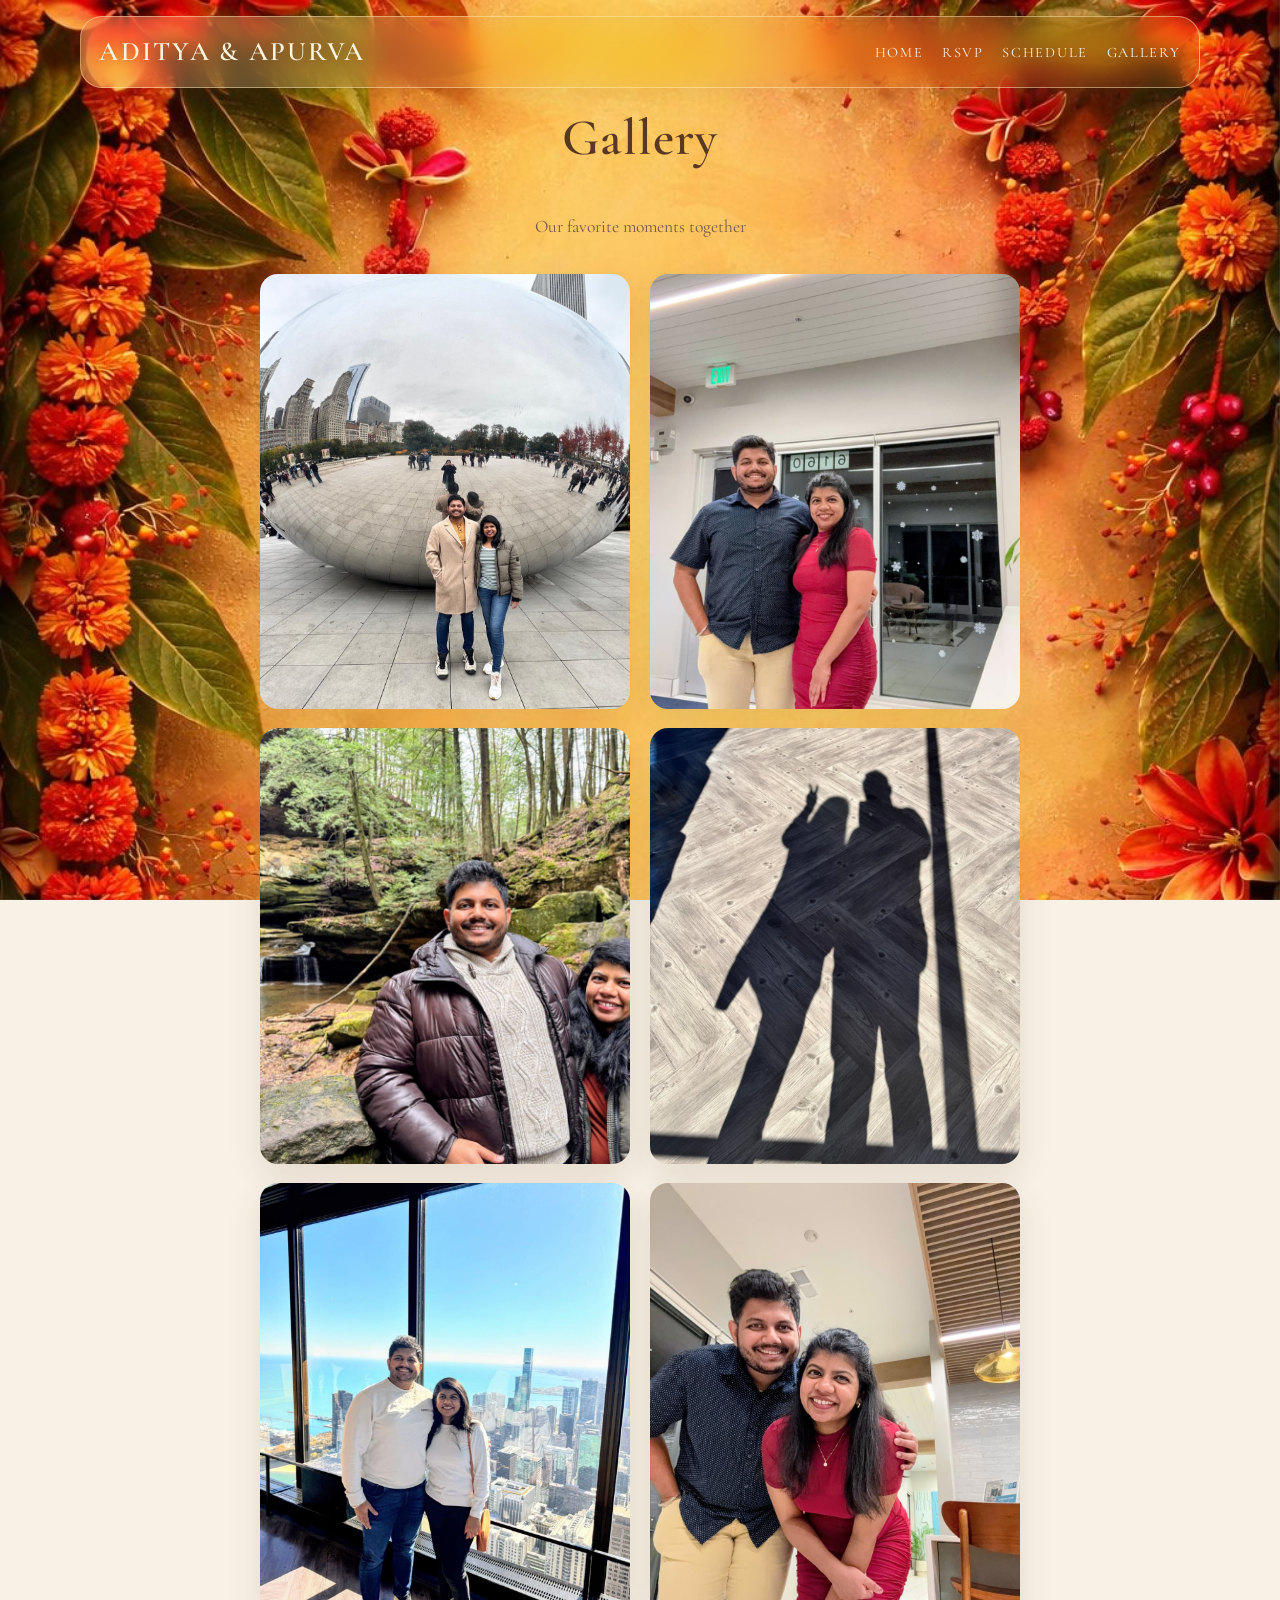
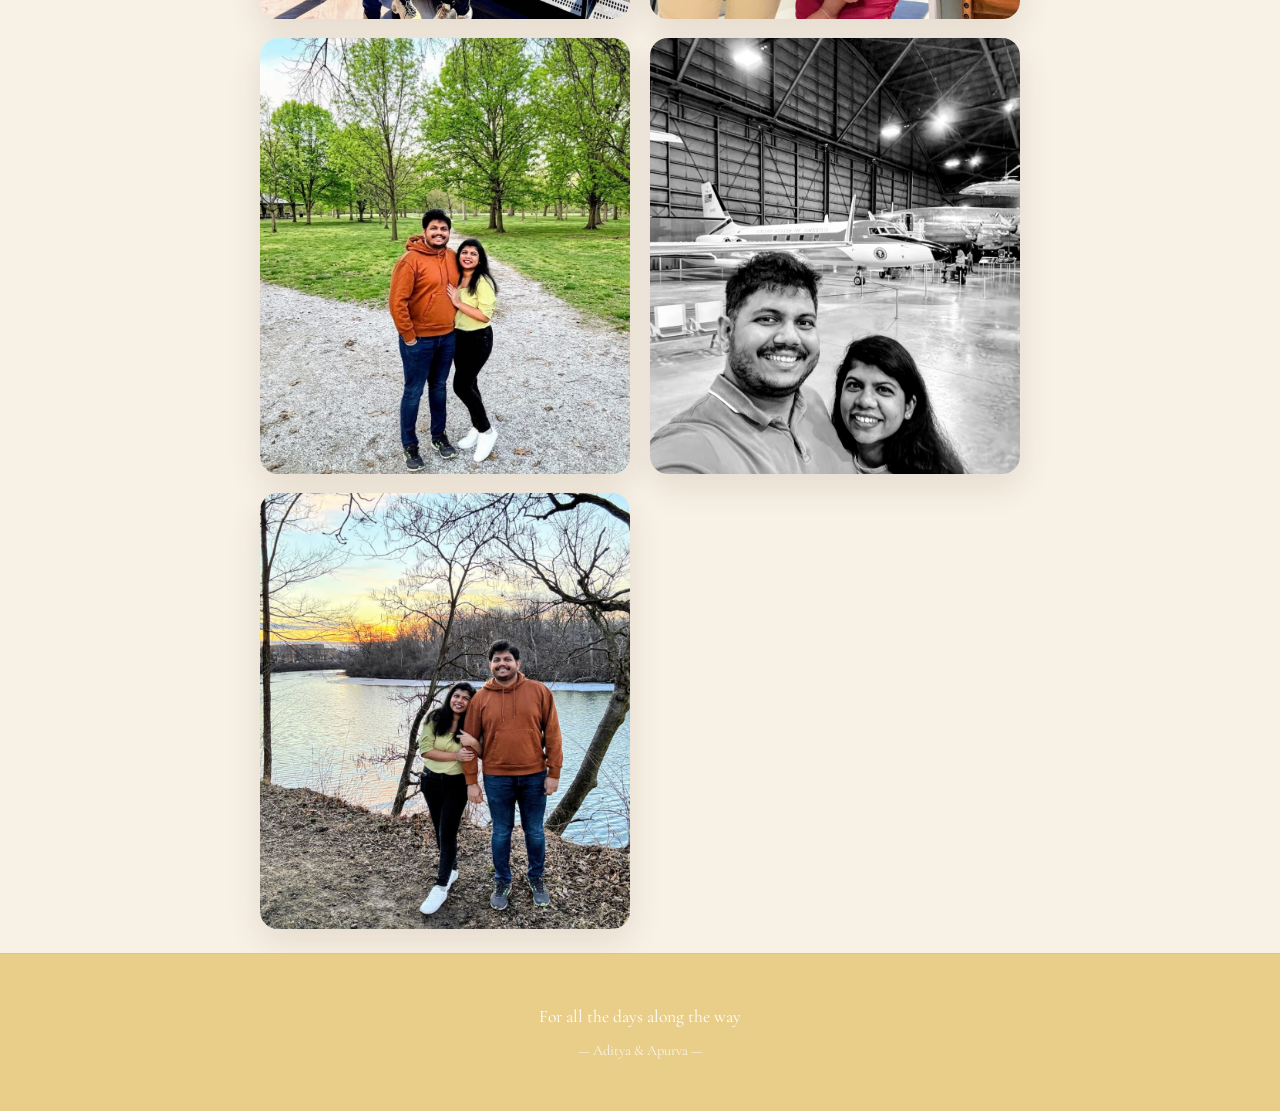
==== commit a18199a7: "added images" ====
--- a/gallery.html
+++ b/gallery.html
@@ -51,6 +51,18 @@
             <div class="gallery-item">
               <img src="image-5.jpeg" alt="Aditya & Apurva" />
             </div>
+            <div class="gallery-item">
+              <img src="image-6.jpeg" alt="Aditya & Apurva" />
+            </div>
+            <div class="gallery-item">
+              <img src="image-7.jpeg" alt="Aditya & Apurva" />
+            </div>
+            <div class="gallery-item">
+              <img src="image-8.jpeg" alt="Aditya & Apurva" />
+            </div>
+            <div class="gallery-item">
+              <img src="image-9.jpeg" alt="Aditya & Apurva" />
+            </div>
           </div>
         </div>
       </section>
--- a/redesigned-wedding.css
+++ b/redesigned-wedding.css
@@ -99,7 +99,9 @@
   text-transform: uppercase;
   text-decoration: none;
   color: rgba(255, 249, 235, 0.95);
-  transition: opacity 0.2s ease, color 0.2s ease;
+  transition:
+    opacity 0.2s ease,
+    color 0.2s ease;
 }
 
 .nav-links a:hover,
@@ -140,12 +142,10 @@
   flex-direction: column;
   align-items: stretch;
   justify-content: flex-start;
-  padding:0;
+  padding: 0;
   overflow: hidden;
-  background: linear-gradient(
-      rgba(118, 85, 27, 0.18),
-      rgba(118, 85, 27, 0.08)
-    ),
+  background:
+    linear-gradient(rgba(118, 85, 27, 0.18), rgba(118, 85, 27, 0.08)),
     radial-gradient(circle at top, rgba(255, 233, 185, 0.14), transparent 42%);
 }
 
@@ -154,11 +154,10 @@
   content: "";
   position: absolute;
   inset: 0;
-  background: linear-gradient(
-      rgba(61, 37, 8, 0.12),
-      rgba(61, 37, 8, 0.04)
-    ),
-    url("F33FD70F-5D6E-4C3D-A297-163E1D21CEB3.jpeg") center 18% / cover no-repeat;
+  background:
+    linear-gradient(rgba(61, 37, 8, 0.12), rgba(61, 37, 8, 0.04)),
+    url("F33FD70F-5D6E-4C3D-A297-163E1D21CEB3.jpeg") center 18% / cover
+      no-repeat;
   z-index: -2;
 }
 
@@ -200,17 +199,21 @@
 }
 
 @keyframes marquee {
-  0% { transform: translateX(0); }
-  100% { transform: translateX(-50%); }
+  0% {
+    transform: translateX(0);
+  }
+  100% {
+    transform: translateX(-50%);
+  }
 }
 
 .hero-main {
   position: relative;
-  z-index: 2;
+  z-index: 1;
   width: 100%;
   background:
     linear-gradient(rgba(248, 241, 230, 0.08), rgba(248, 241, 230, 0.08)),
-    url("bg1.png") center top / cover no-repeat;
+    url("bg1.png") center top / cover no-repeat; /* width fits, height scales */
   padding: 0;
 }
 
@@ -254,7 +257,7 @@
 
 .hero-ganpati {
   text-align: center;
-  padding-top: clamp(12rem, 9vw, 21rem);
+  padding-top: clamp(12rem, 15vw, 21rem);
   margin-bottom: 0.75rem;
 }
 
@@ -262,7 +265,8 @@
   width: 80px;
   height: auto;
   margin: 0 auto 0.65rem;
-  filter: invert(16%) sepia(78%) saturate(2300%) hue-rotate(-10deg) brightness(84%) contrast(96%);
+  filter: invert(16%) sepia(78%) saturate(2300%) hue-rotate(-10deg)
+    brightness(84%) contrast(96%);
 }
 
 .ganesh-blessing {
@@ -283,48 +287,30 @@
   margin: 0 0.45rem;
 }
 
-/*.hero-name-first,
-.hero-name-second {
-  font-family: 'Great Vibes', cursive;
-  font-size: clamp(3rem, 7vw, 5.5rem);
-  font-weight: 600;
-  line-height: 0.95;
-  letter-spacing: 0.02em;
-  color: #7d231c;
-  text-shadow: 0 2px 16px rgba(186, 149, 82, 0.12);
-}
-
-.hero-and {
-  font-family: 'Playfair Display', serif;
-  font-weight: 300;
-  font-size: clamp(1.65rem, 4vw, 2.35rem);
-  font-style: italic;
-  letter-spacing: 0.08em;
-  color: #8d6f56;
-  text-transform: none;
-  margin: 0.6rem 0 0.45rem;
-}
-*/
-
 .hero-name-first,
 .hero-name-second {
   font-family: "Parisienne", cursive;
-  font-size: clamp(3.8rem, 8vw, 6.5rem);
   font-weight: 400;
-  line-height: 1;
+  line-height: 1.05; /* consistent spacing */
   letter-spacing: 0.03em;
   color: #7d231c;
-  text-shadow: 0 2px 16px rgba(186,149,82,0.15);
+  text-shadow: 0 2px 16px rgba(186, 149, 82, 0.15);
   margin: 0;
+  text-align: center;
+  font-size: clamp(3.8rem, 8vw, 6.5rem); /* desktop base */
 }
 
 .hero-and {
   font-family: "Libre Bodoni", serif;
-  font-size: clamp(1.2rem, 2.2vw, 1.7rem);
   font-style: italic;
+  font-weight: 400;
+  line-height: 1.1;
+  color: #8d6f56;
+  text-transform: none;
   letter-spacing: 0.35em;
-  color: #8d6f56;
   margin: 0.4rem 0;
+  text-align: center;
+  font-size: clamp(1.2rem, 2.2vw, 1.7rem); /* desktop base */
 }
 
 .hero-hashtag {
@@ -346,6 +332,16 @@
   margin: 0 auto 1.75rem;
   font-size: 1.15rem;
   color: #6d5140;
+}
+
+.hero::before,
+.hero::after {
+  pointer-events: none;
+}
+
+#sparkleCanvas,
+.petal {
+  pointer-events: none;
 }
 
 .hero-rsvp-btn {
@@ -363,7 +359,11 @@
   font-size: 0.92rem;
   font-weight: 600;
   box-shadow: 0 10px 24px rgba(168, 121, 31, 0.18);
-  transition: transform 0.2s ease, box-shadow 0.2s ease;
+  transition:
+    transform 0.2s ease,
+    box-shadow 0.2s ease;
+  position: relative;
+  z-index: 5;
 }
 
 .hero-rsvp-btn:hover {
@@ -381,22 +381,20 @@
 }
 
 /* ---------- Shared pages using image 2 ---------- */
+.hero,
 .page-content {
   position: relative;
   min-height: 100vh;
   width: 100%;
-  padding-top: 0;
+  padding-top: calc(1rem + 3.5rem);
   overflow-x: hidden;
 }
 
 .page-content::before {
   content: "";
-  position: fixed;
+  position: fixed; /* desktop parallax effect */
   inset: 0;
-  background:
-    linear-gradient(rgba(249,239,214,0.15), rgba(249,239,214,0.2)),
-    url("bg2.png") center top / cover no-repeat;
-  background-attachment: fixed;
+  background: url("bg2.png") center top / cover no-repeat; /* width fits, height scales */
   z-index: -2;
 }
 
@@ -426,11 +424,20 @@
 }
 
 /* ---------- Schedule ---------- */
+
+.schedule-section {
+  padding: 2rem 0;
+  text-align: center;
+}
+
 .schedule-content {
   display: grid;
-  grid-template-columns: repeat(2, minmax(240px, 1fr));
-  gap: 3.25rem 2rem;
-  align-items: start;
+  grid-template-columns: 1fr; /* one item per row */
+  gap: 2.5rem;
+  max-width: 400px;
+  width: 100%;
+  text-align: center;
+  margin: 0 auto; /* THIS centers the whole block */
 }
 
 .schedule-item {
@@ -501,7 +508,7 @@
 .rsvp-form {
   max-width: 620px;
   margin: 0 auto;
-  background: rgba(255, 250, 240, 0.10);
+  background: rgba(255, 250, 240, 0.1);
   border: 0;
   backdrop-filter: blur(4px);
   -webkit-backdrop-filter: blur(4px);
@@ -606,22 +613,22 @@
 /* ---------- Footer ---------- */
 .footer {
   text-align: center;
-  padding: 3rem 1.5rem 3.5rem;
-  color: #fff7ea;
-  background:
-    linear-gradient(rgba(95, 31, 31, 0.5), rgba(95, 31, 31, 0.5)),
-    url("F33FD70F-5D6E-4C3D-A297-163E1D21CEB3.jpeg") center 25% / cover no-repeat;
-}
-
+  padding: 3rem 1.5rem;
+  border-top: 1px solid rgba(139, 154, 139, 0.15);
+  width: 100%;
+  box-sizing: border-box;
+  color: white;
+  background-color: #e4c36dc2;
+}
 .footer p {
   font-family: var(--font-display);
-  font-size: 1.45rem;
-}
-
+  font-size: 1.1rem;
+  color: white;
+}
 .footer-note {
+  font-size: 0.9rem !important;
   margin-top: 0.5rem;
-  font-size: 1rem !important;
-  opacity: 0.9;
+  opacity: 0.8;
 }
 
 /* ---------- Decorative effects ---------- */
@@ -679,8 +686,12 @@
   }
 }
 
-.petal:nth-child(4n) { background: radial-gradient(circle at 50% 30%, #f8b7b7, #f2a6a6); }
-.petal:nth-child(5n) { background: radial-gradient(circle at 50% 30%, #f9c2c2, #f5a5a5); }
+.petal:nth-child(4n) {
+  background: radial-gradient(circle at 50% 30%, #f8b7b7, #f2a6a6);
+}
+.petal:nth-child(5n) {
+  background: radial-gradient(circle at 50% 30%, #f9c2c2, #f5a5a5);
+}
 
 #sparkleCanvas {
   position: fixed;
@@ -765,11 +776,19 @@
   }
 
   .hero-ganpati {
-    padding-top: 3.3rem;
-  }
-
-  .page-content {
-    padding-top: 5.8rem;
+    text-align: center;
+    padding-top: clamp(10rem, 14vw, 16rem);
+    margin-bottom: 0.75rem;
+  }
+  .hero,
+  .page-content::before {
+    background-attachment: scroll; /* default scrolling */
+    padding-top: calc(0.7rem + 3.2rem);
+    background-position: center top;
+    background-size: cover;
+    /*position: absolute; 
+    background:
+      url("bg2.png") center top / cover no-repeat;*/
   }
 
   .section,
@@ -796,14 +815,15 @@
 
   .hero-name-first,
   .hero-name-second {
-    font-family: "Parisienne", cursive;
-    font-size: clamp(2.45rem, 12vw, 3.5rem);
+    font-size: clamp(3rem, 10vw, 5rem); /* slightly smaller than desktop max */
+    line-height: 1.05; /* match desktop */
+    letter-spacing: 0.03em; /* same as desktop */
   }
 
   .hero-and {
-    font-family: "Libre Bodoni", serif;
-    letter-spacing: 0.15em;
-    font-size: 1.45rem;
+    font-size: clamp(1.1rem, 2vw, 1.55rem); /* closer to desktop proportion */
+    letter-spacing: 0.25em; /* closer to desktop 0.35em */
+    line-height: 1.1; /* match desktop */
   }
 
   .hero-location,
@@ -833,7 +853,6 @@
   }
 }
 @media (max-width: 600px) {
-
   /* Remove side padding on hero */
   .hero {
     padding-left: 0;
@@ -866,8 +885,7 @@
     left: 0;
     transform: none;
   }
-  
-  @media (max-width: 600px) {
+
   .hero-name-first,
   .hero-name-second,
   .hero-and {
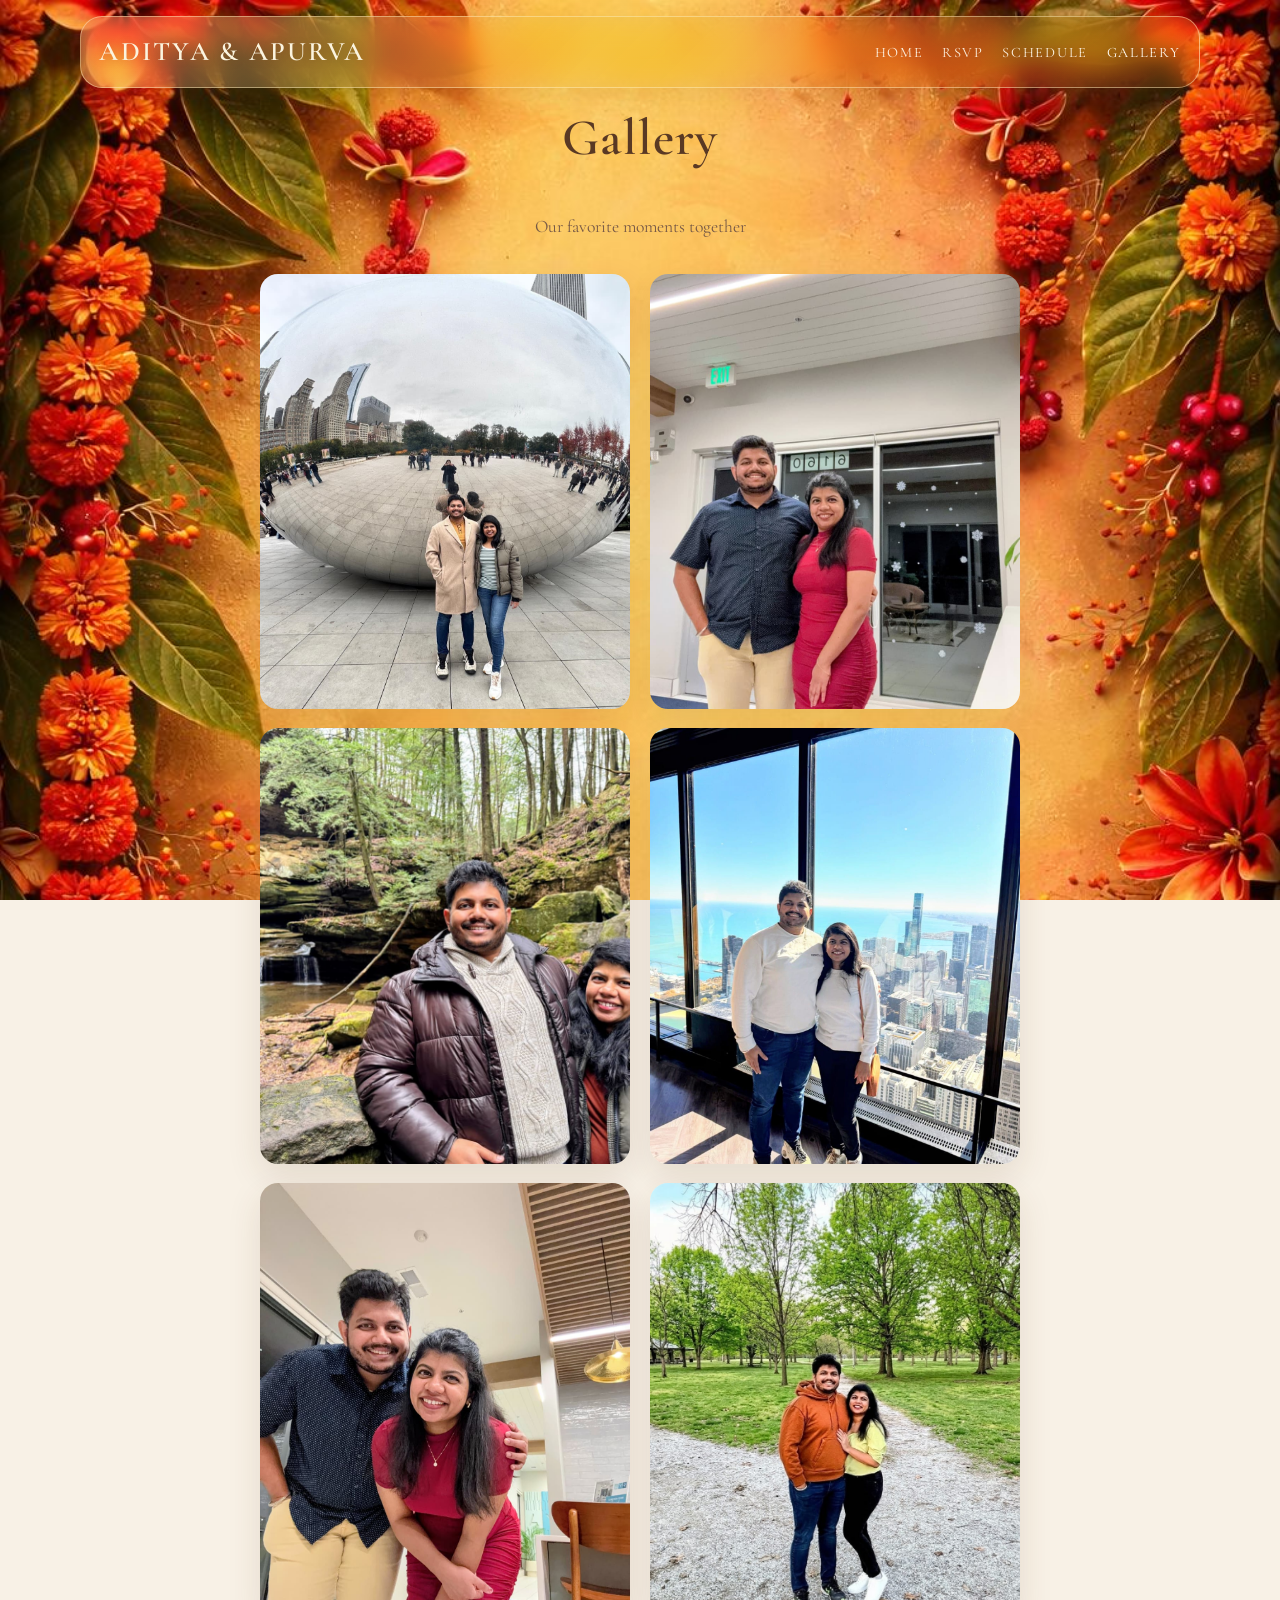
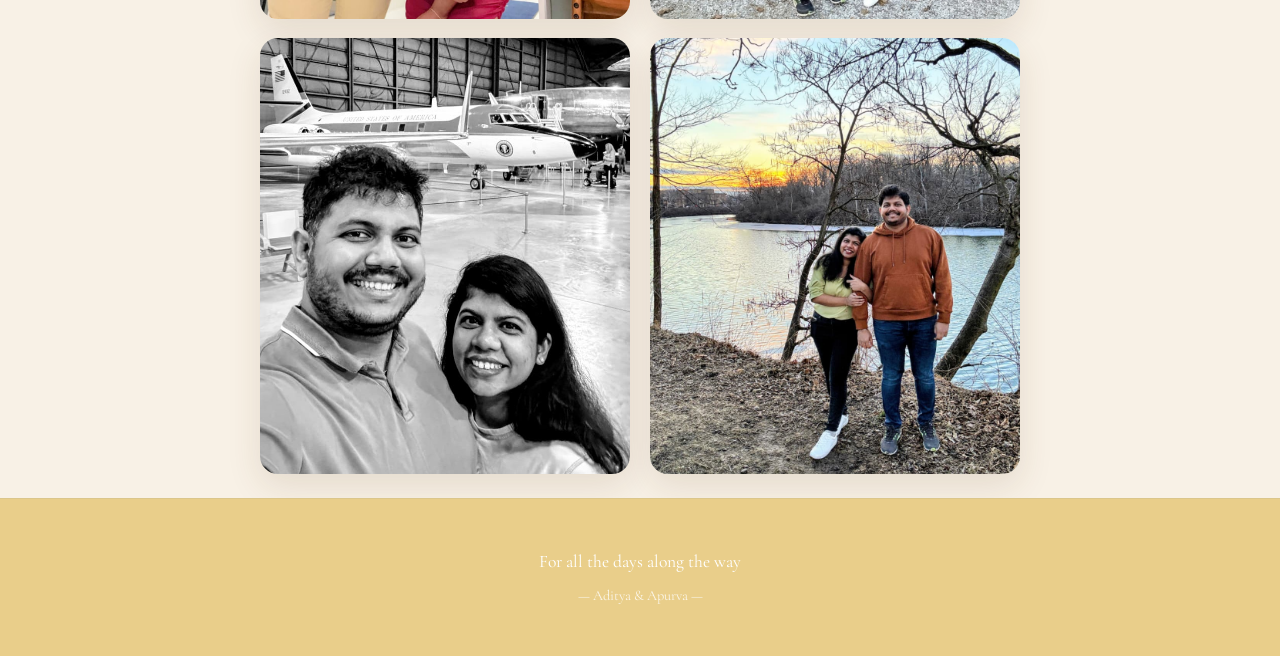
==== commit e442bc92: "Remove image-4 from gallery Removed an image from the gallery." ====
--- a/gallery.html
+++ b/gallery.html
@@ -46,9 +46,6 @@
               <img src="image-3.jpeg" alt="Aditya & Apurva" />
             </div>
             <div class="gallery-item">
-              <img src="image-4.jpeg" alt="Aditya & Apurva" />
-            </div>
-            <div class="gallery-item">
               <img src="image-5.jpeg" alt="Aditya & Apurva" />
             </div>
             <div class="gallery-item">
--- a/redesigned-wedding.css
+++ b/redesigned-wedding.css
@@ -218,8 +218,12 @@
 }
 
 .hero-content {
-  width: 100%;
-  max-width: 100%;
+  position: relative;
+  width: min(90%, 720px);
+  margin: 0 auto;
+  display: flex;
+  flex-direction: column;
+  align-items: center;
 }
 
 .hero-top-right-img,
@@ -238,10 +242,8 @@
 .hero-name-first,
 .hero-name-second,
 .hero-and {
-  display: block;
-  text-align: center;
-  margin-left: auto;
-  margin-right: auto;
+  text-align: center;
+  width: 100%;
 }
 .hero-content::before {
   content: "";
@@ -300,17 +302,29 @@
   font-size: clamp(3.8rem, 8vw, 6.5rem); /* desktop base */
 }
 
+.hero-name-first {
+  margin: 0;
+  padding-bottom: 0.15em; /* accounts for Parisienne font's descenders */
+}
+
+.hero-name-second {
+  margin: 0;
+  padding-top: 0.15em;
+}
+
 .hero-and {
   font-family: "Libre Bodoni", serif;
   font-style: italic;
   font-weight: 400;
-  line-height: 1.1;
+  font-size: clamp(1.2rem, 2.2vw, 1.7rem);
+  letter-spacing: 0.2em;
+  line-height: 1;
   color: #8d6f56;
-  text-transform: none;
-  letter-spacing: 0.35em;
-  margin: 0.4rem 0;
-  text-align: center;
-  font-size: clamp(1.2rem, 2.2vw, 1.7rem); /* desktop base */
+  margin: 0; /* reset margin */
+  padding: 0.9rem 0 0.1rem; /* use padding — won't collapse */
+  display: block;
+  width: 100%;
+  text-align: center;
 }
 
 .hero-hashtag {
